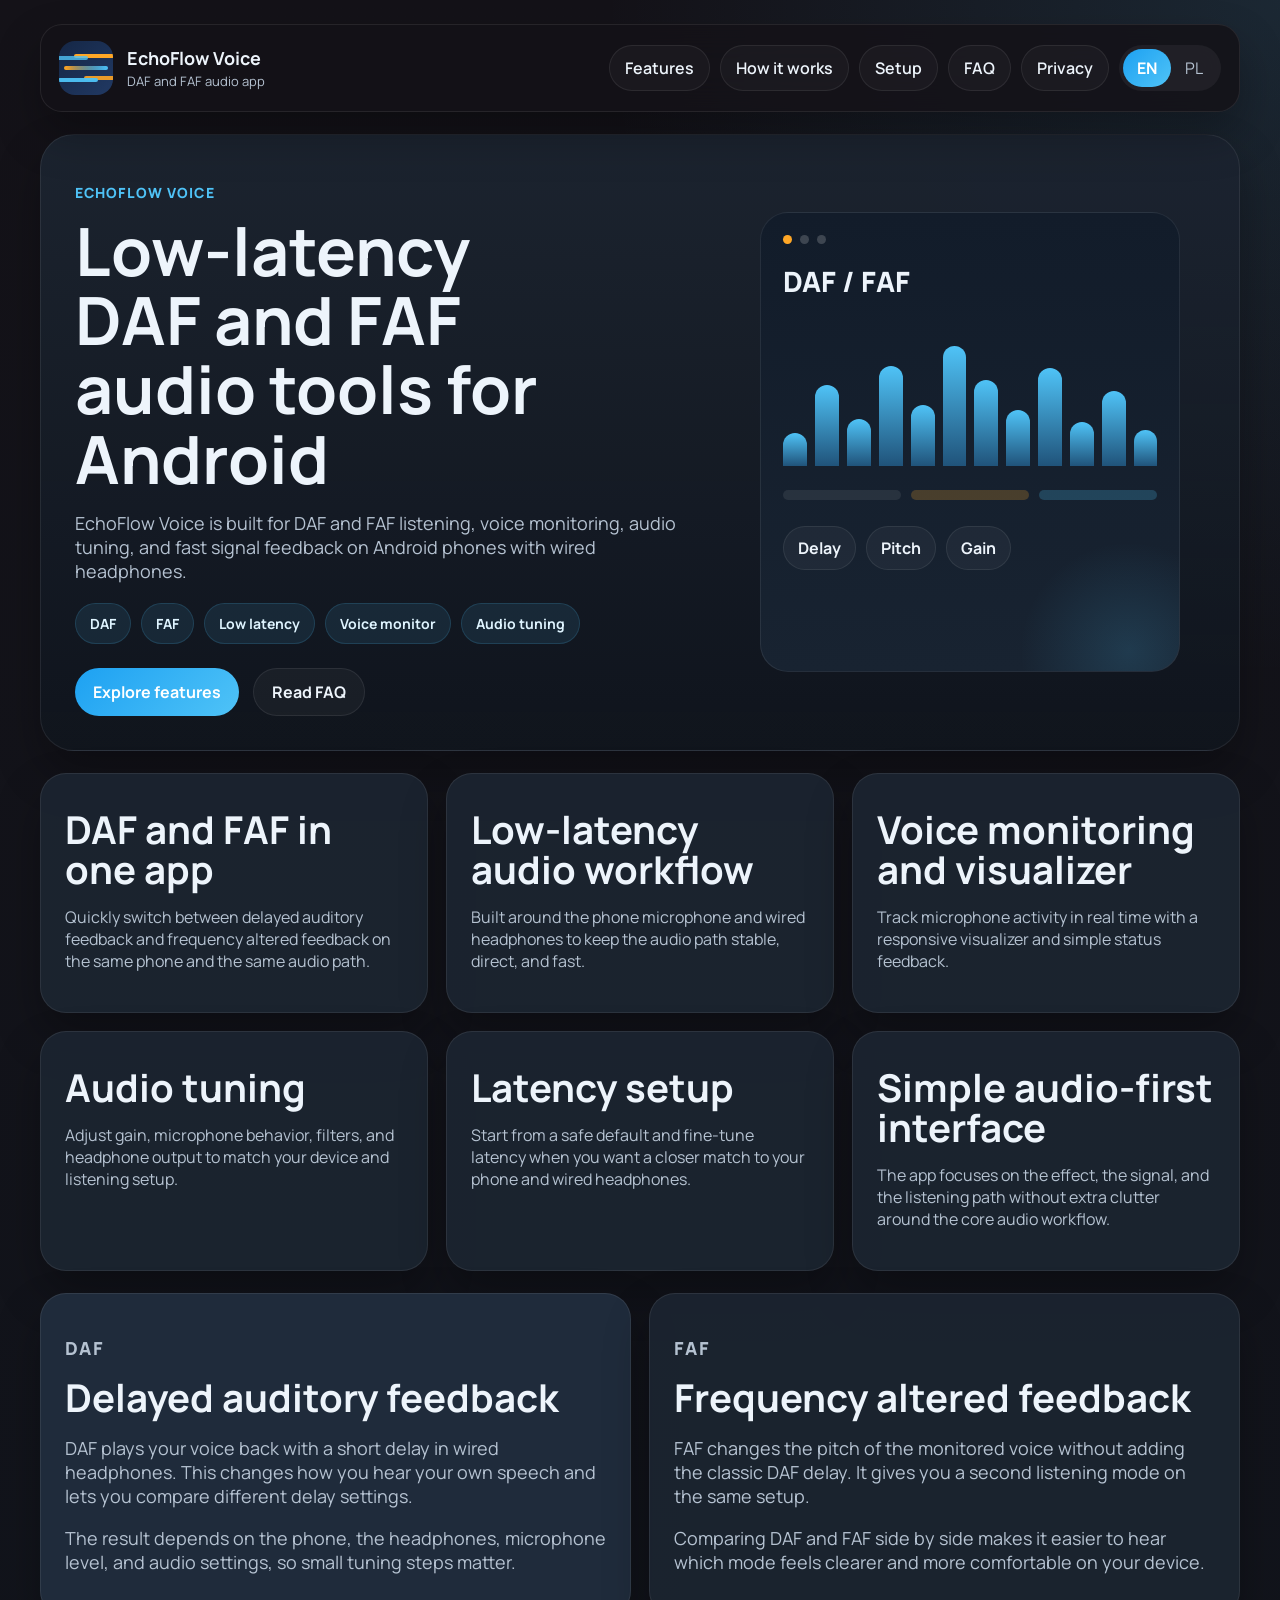
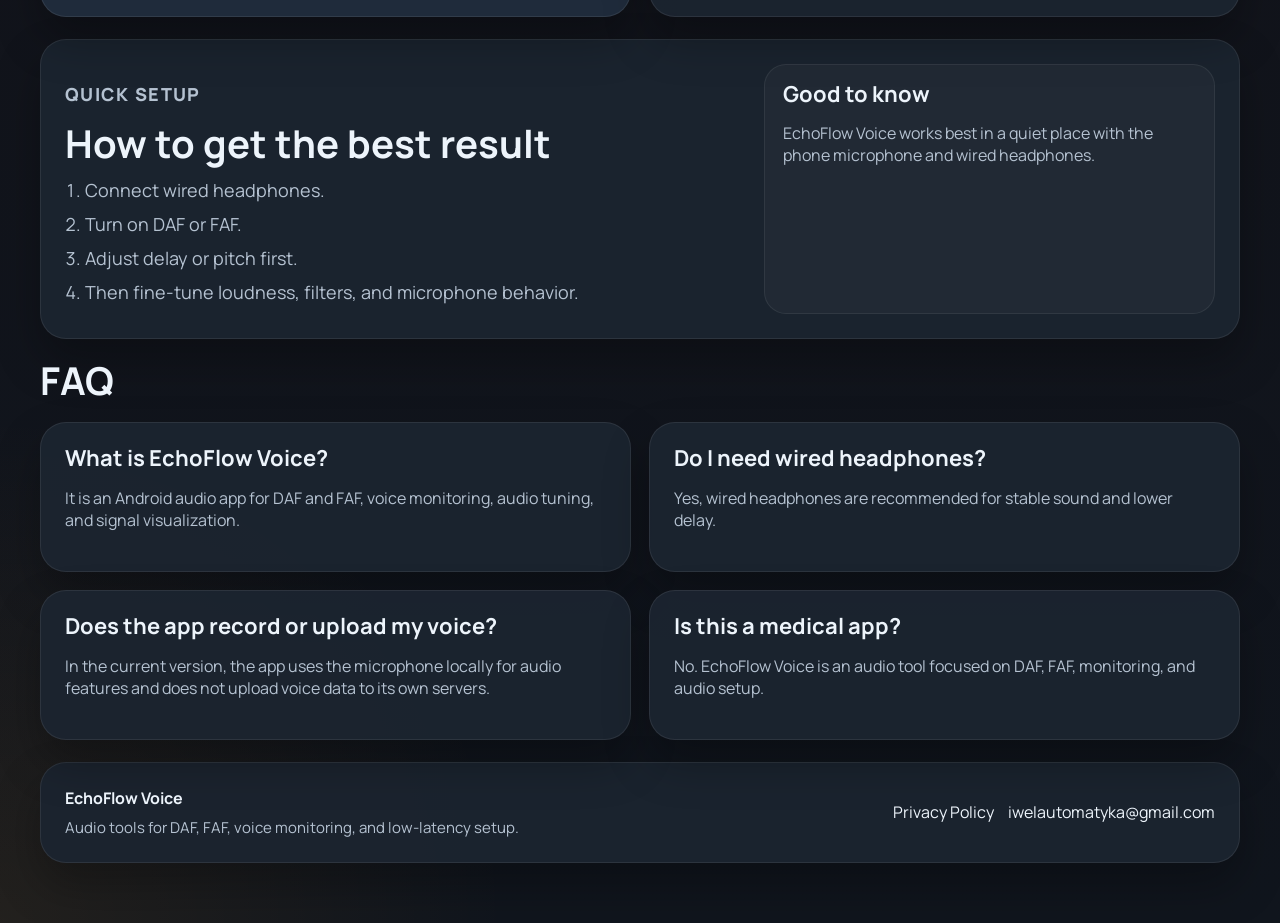
==== index.html @ 8b69c932 "Add files via upload" ====
<!DOCTYPE html>
<html lang="en">
<head>
  <meta charset="UTF-8">
  <meta name="viewport" content="width=device-width, initial-scale=1.0">
  <title>EchoFlow Voice | DAF and FAF Audio App for Android</title>
  <meta name="description" content="EchoFlow Voice is an Android audio app for DAF and FAF, low-latency voice monitoring, microphone control, audio tuning, and real-time signal visualization.">
  <meta name="keywords" content="EchoFlow Voice, DAF app, FAF app, delayed auditory feedback, frequency altered feedback, voice monitoring, low latency audio, microphone monitor, Android audio app">
  <meta name="robots" content="index, follow">
  <meta name="theme-color" content="#141218">
  <link rel="canonical" href="https://iwelautomatyka-beep.github.io/echoflow/">

  <meta property="og:type" content="website">
  <meta property="og:title" content="EchoFlow Voice | DAF and FAF Audio App for Android">
  <meta property="og:description" content="Low-latency DAF and FAF audio app for Android with voice monitoring, audio tuning, and signal visualization.">
  <meta property="og:url" content="https://iwelautomatyka-beep.github.io/echoflow/">
  <meta property="og:site_name" content="EchoFlow Voice">

  <meta name="twitter:card" content="summary_large_image">
  <meta name="twitter:title" content="EchoFlow Voice | DAF and FAF Audio App for Android">
  <meta name="twitter:description" content="Android audio app for DAF, FAF, low-latency monitoring, and audio tuning.">

  <link rel="preconnect" href="https://fonts.googleapis.com">
  <link rel="preconnect" href="https://fonts.gstatic.com" crossorigin>
  <link href="https://fonts.googleapis.com/css2?family=Manrope:wght@400;500;600;700;800&display=swap" rel="stylesheet">
  <link rel="stylesheet" href="./styles.css">

  <script type="application/ld+json">
  {
    "@context": "https://schema.org",
    "@type": "SoftwareApplication",
    "name": "EchoFlow Voice",
    "applicationCategory": "MultimediaApplication",
    "operatingSystem": "Android",
    "description": "EchoFlow Voice is an Android audio app for DAF and FAF, low-latency voice monitoring, audio tuning, and real-time signal visualization.",
    "offers": {
      "@type": "Offer",
      "price": "0",
      "priceCurrency": "USD"
    },
    "publisher": {
      "@type": "Person",
      "name": "Janusz Wierzchowski"
    }
  }
  </script>
</head>
<body>
  <div class="page-shell">
    <header class="topbar">
      <a class="brand" href="#top" aria-label="EchoFlow Voice home">
        <div class="brand-mark" aria-hidden="true">
          <span class="wave wave-left"></span>
          <span class="wave wave-right"></span>
        </div>
        <div class="brand-copy">
          <strong>EchoFlow Voice</strong>
          <span data-i18n="brandTag">DAF and FAF audio app</span>
        </div>
      </a>
      <nav class="top-links">
        <a href="#features" data-i18n="navFeatures">Features</a>
        <a href="#how" data-i18n="navHow">How it works</a>
        <a href="#setup" data-i18n="navSetup">Setup</a>
        <a href="#faq" data-i18n="navFaq">FAQ</a>
        <a href="../github-pages-privacy-policy/" data-i18n="navPrivacy">Privacy</a>
        <div class="lang-switch" aria-label="Language switch">
          <button type="button" class="lang-btn is-active" data-lang="en">EN</button>
          <button type="button" class="lang-btn" data-lang="pl">PL</button>
        </div>
      </nav>
    </header>

    <main id="top">
      <section class="hero">
        <div class="hero-copy">
          <p class="eyebrow" data-i18n="eyebrow">EchoFlow Voice</p>
          <h1 data-i18n="heroTitle">Low-latency DAF and FAF audio tools for Android</h1>
          <p class="hero-body" data-i18n="heroBody">
            EchoFlow Voice is built for DAF and FAF listening, voice monitoring, audio tuning, and fast signal feedback on Android phones with wired headphones.
          </p>
          <div class="hero-badges">
            <span class="badge">DAF</span>
            <span class="badge">FAF</span>
            <span class="badge" data-i18n="badgeLatency">Low latency</span>
            <span class="badge" data-i18n="badgeMonitor">Voice monitor</span>
            <span class="badge" data-i18n="badgeAudio">Audio tuning</span>
          </div>
          <div class="hero-actions">
            <a class="primary-btn" href="#features" data-i18n="heroPrimary">Explore features</a>
            <a class="secondary-btn" href="#faq" data-i18n="heroSecondary">Read FAQ</a>
          </div>
        </div>
        <div class="hero-panel">
          <div class="mock-card">
            <div class="mock-top">
              <span class="mock-dot active"></span>
              <span class="mock-dot"></span>
              <span class="mock-dot"></span>
            </div>
            <div class="mock-title">DAF / FAF</div>
            <div class="mock-meter">
              <span></span><span></span><span></span><span></span><span></span><span></span>
              <span></span><span></span><span></span><span></span><span></span><span></span>
            </div>
            <div class="mock-waves">
              <i></i><i></i><i></i>
            </div>
            <div class="mock-controls">
              <div class="chip">Delay</div>
              <div class="chip">Pitch</div>
              <div class="chip">Gain</div>
            </div>
          </div>
        </div>
      </section>

      <section class="section-grid" id="features">
        <article class="panel feature-card">
          <h2 data-i18n="f1t">DAF and FAF in one app</h2>
          <p data-i18n="f1b">Quickly switch between delayed auditory feedback and frequency altered feedback on the same phone and the same audio path.</p>
        </article>
        <article class="panel feature-card">
          <h2 data-i18n="f2t">Low-latency audio workflow</h2>
          <p data-i18n="f2b">Built around the phone microphone and wired headphones to keep the audio path stable, direct, and fast.</p>
        </article>
        <article class="panel feature-card">
          <h2 data-i18n="f3t">Voice monitoring and visualizer</h2>
          <p data-i18n="f3b">Track microphone activity in real time with a responsive visualizer and simple status feedback.</p>
        </article>
        <article class="panel feature-card">
          <h2 data-i18n="f4t">Audio tuning</h2>
          <p data-i18n="f4b">Adjust gain, microphone behavior, filters, and headphone output to match your device and listening setup.</p>
        </article>
        <article class="panel feature-card">
          <h2 data-i18n="f5t">Latency setup</h2>
          <p data-i18n="f5b">Start from a safe default and fine-tune latency when you want a closer match to your phone and wired headphones.</p>
        </article>
        <article class="panel feature-card">
          <h2 data-i18n="f6t">Simple audio-first interface</h2>
          <p data-i18n="f6b">The app focuses on the effect, the signal, and the listening path without extra clutter around the core audio workflow.</p>
        </article>
      </section>

      <section class="split-section" id="how">
        <article class="panel panel-accent">
          <p class="eyebrow" data-i18n="dafEyebrow">DAF</p>
          <h2 data-i18n="dafTitle">Delayed auditory feedback</h2>
          <p data-i18n="dafBody1">DAF plays your voice back with a short delay in wired headphones. This changes how you hear your own speech and lets you compare different delay settings.</p>
          <p data-i18n="dafBody2">The result depends on the phone, the headphones, microphone level, and audio settings, so small tuning steps matter.</p>
        </article>
        <article class="panel">
          <p class="eyebrow" data-i18n="fafEyebrow">FAF</p>
          <h2 data-i18n="fafTitle">Frequency altered feedback</h2>
          <p data-i18n="fafBody1">FAF changes the pitch of the monitored voice without adding the classic DAF delay. It gives you a second listening mode on the same setup.</p>
          <p data-i18n="fafBody2">Comparing DAF and FAF side by side makes it easier to hear which mode feels clearer and more comfortable on your device.</p>
        </article>
      </section>

      <section class="wide-panel" id="setup">
        <div class="wide-copy">
          <p class="eyebrow" data-i18n="setupEyebrow">Quick setup</p>
          <h2 data-i18n="setupTitle">How to get the best result</h2>
          <ol class="steps">
            <li data-i18n="setupStep1">Connect wired headphones.</li>
            <li data-i18n="setupStep2">Turn on DAF or FAF.</li>
            <li data-i18n="setupStep3">Adjust delay or pitch first.</li>
            <li data-i18n="setupStep4">Then fine-tune loudness, filters, and microphone behavior.</li>
          </ol>
        </div>
        <div class="wide-note">
          <h3 data-i18n="setupNoteTitle">Good to know</h3>
          <p data-i18n="setupNoteBody">EchoFlow Voice works best in a quiet place with the phone microphone and wired headphones.</p>
        </div>
      </section>

      <section class="faq-section" id="faq">
        <h2 data-i18n="faqTitle">FAQ</h2>
        <div class="faq-grid">
          <article class="panel faq-card">
            <h3 data-i18n="q1">What is EchoFlow Voice?</h3>
            <p data-i18n="a1">It is an Android audio app for DAF and FAF, voice monitoring, audio tuning, and signal visualization.</p>
          </article>
          <article class="panel faq-card">
            <h3 data-i18n="q2">Do I need wired headphones?</h3>
            <p data-i18n="a2">Yes, wired headphones are recommended for stable sound and lower delay.</p>
          </article>
          <article class="panel faq-card">
            <h3 data-i18n="q3">Does the app record or upload my voice?</h3>
            <p data-i18n="a3">In the current version, the app uses the microphone locally for audio features and does not upload voice data to its own servers.</p>
          </article>
          <article class="panel faq-card">
            <h3 data-i18n="q4">Is this a medical app?</h3>
            <p data-i18n="a4">No. EchoFlow Voice is an audio tool focused on DAF, FAF, monitoring, and audio setup.</p>
          </article>
        </div>
      </section>
    </main>

    <footer class="footer">
      <div>
        <strong>EchoFlow Voice</strong>
        <p data-i18n="footerBody">Audio tools for DAF, FAF, voice monitoring, and low-latency setup.</p>
      </div>
      <div class="footer-links">
        <a href="../github-pages-privacy-policy/">Privacy Policy</a>
        <a href="mailto:iwelautomatyka@gmail.com">iwelautomatyka@gmail.com</a>
      </div>
    </footer>
  </div>

  <script src="./site.js"></script>
</body>
</html>
---- styles.css ----
:root {
  --bg: #141218;
  --panel: #1c2430;
  --panel-soft: #1a2130;
  --panel-accent: #202c3d;
  --text: #edf4fb;
  --muted: #b5c2d1;
  --accent: #4fc3f7;
  --accent-strong: #1da1f2;
  --accent-warm: #ffa726;
  --border: rgba(255, 255, 255, 0.08);
  --shadow: 0 22px 46px rgba(0, 0, 0, 0.28);
}

* { box-sizing: border-box; }
html { scroll-behavior: smooth; }

body {
  margin: 0;
  font-family: "Manrope", "Segoe UI", sans-serif;
  color: var(--text);
  background:
    radial-gradient(circle at top right, rgba(79, 195, 247, 0.12), transparent 24%),
    radial-gradient(circle at bottom left, rgba(255, 167, 38, 0.08), transparent 18%),
    linear-gradient(180deg, #141218 0%, #10151d 100%);
}

.page-shell {
  max-width: 1240px;
  margin: 0 auto;
  padding: 24px 20px 60px;
}

.topbar,
.hero,
.panel,
.wide-panel,
.footer {
  border: 1px solid var(--border);
  box-shadow: var(--shadow);
}

.topbar {
  display: flex;
  align-items: center;
  justify-content: space-between;
  gap: 18px;
  flex-wrap: wrap;
  padding: 16px 18px;
  border-radius: 22px;
  background: rgba(20, 18, 24, 0.86);
  backdrop-filter: blur(18px);
}

.brand {
  display: flex;
  gap: 14px;
  align-items: center;
  color: inherit;
  text-decoration: none;
}

.brand-mark {
  width: 54px;
  height: 54px;
  border-radius: 16px;
  background: linear-gradient(135deg, #152746, #213963);
  position: relative;
  overflow: hidden;
}

.wave {
  position: absolute;
  top: 50%;
  width: 40px;
  height: 4px;
  border-radius: 999px;
  transform: translateY(-50%);
}

.wave-left {
  left: 5px;
  background: linear-gradient(90deg, var(--accent-warm), transparent);
  box-shadow:
    10px -12px 0 0 var(--accent-warm),
    20px 10px 0 0 rgba(255, 167, 38, 0.9);
}

.wave-right {
  right: 5px;
  background: linear-gradient(90deg, transparent, var(--accent));
  box-shadow:
    -10px 12px 0 0 rgba(79, 195, 247, 0.95),
    -20px -10px 0 0 rgba(79, 195, 247, 0.8);
}

.brand-copy {
  display: flex;
  flex-direction: column;
  gap: 2px;
}

.brand-copy strong { font-size: 18px; }
.brand-copy span { color: var(--muted); font-size: 13px; }

.top-links {
  display: flex;
  align-items: center;
  justify-content: flex-end;
  gap: 10px;
  flex-wrap: wrap;
}

.top-links a {
  color: var(--text);
  text-decoration: none;
  padding: 11px 15px;
  border-radius: 999px;
  border: 1px solid rgba(255,255,255,0.08);
  background: rgba(255,255,255,0.03);
  font-weight: 600;
  transition: background 180ms ease, transform 180ms ease, border-color 180ms ease;
}

.top-links a:hover {
  background: rgba(79, 195, 247, 0.12);
  border-color: rgba(79, 195, 247, 0.24);
  transform: translateY(-1px);
}

.lang-switch {
  display: inline-flex;
  padding: 4px;
  border-radius: 999px;
  background: rgba(255,255,255,0.05);
}

.lang-btn {
  border: 0;
  background: transparent;
  color: var(--muted);
  padding: 8px 14px;
  border-radius: 999px;
  cursor: pointer;
  font: inherit;
}

.lang-btn.is-active {
  background: linear-gradient(135deg, var(--accent-strong), var(--accent));
  color: white;
  font-weight: 700;
}

.hero {
  margin-top: 22px;
  display: grid;
  grid-template-columns: 1.15fr 0.85fr;
  gap: 26px;
  padding: 34px;
  border-radius: 34px;
  background: linear-gradient(180deg, rgba(28, 36, 48, 0.98), rgba(16, 21, 29, 0.95));
}

.eyebrow {
  color: var(--accent);
  font-size: 14px;
  font-weight: 800;
  letter-spacing: 0.08em;
  text-transform: uppercase;
}

.hero h1,
.panel h2,
.wide-panel h2,
.faq-section h2 {
  margin: 12px 0 14px;
  line-height: 1.04;
}

.hero h1 { font-size: clamp(38px, 5.2vw, 72px); max-width: 12ch; }
.hero-body,
.panel p,
.wide-panel p,
.faq-card p,
.footer p { color: var(--muted); font-size: 18px; }

.hero-badges {
  display: flex;
  flex-wrap: wrap;
  gap: 10px;
  margin-top: 20px;
}

.badge {
  padding: 10px 14px;
  border-radius: 999px;
  background: rgba(79, 195, 247, 0.1);
  border: 1px solid rgba(79, 195, 247, 0.16);
  color: #dff4ff;
  font-weight: 700;
  font-size: 14px;
}

.hero-actions {
  display: flex;
  flex-wrap: wrap;
  gap: 14px;
  margin-top: 24px;
}

.primary-btn,
.secondary-btn {
  min-height: 48px;
  padding: 0 18px;
  border-radius: 999px;
  display: inline-flex;
  align-items: center;
  justify-content: center;
  text-decoration: none;
  font-weight: 700;
}

.primary-btn {
  color: white;
  background: linear-gradient(135deg, var(--accent-strong), var(--accent));
}

.secondary-btn {
  color: var(--text);
  background: rgba(255,255,255,0.04);
  border: 1px solid var(--border);
}

.hero-panel {
  display: flex;
  align-items: center;
  justify-content: center;
}

.mock-card {
  width: min(100%, 420px);
  min-height: 460px;
  padding: 22px;
  border-radius: 28px;
  background: linear-gradient(180deg, #121c2a, #182331);
  border: 1px solid rgba(255,255,255,0.08);
  position: relative;
  overflow: hidden;
}

.mock-card::after {
  content: "";
  position: absolute;
  inset: auto -60px -90px auto;
  width: 220px;
  height: 220px;
  border-radius: 50%;
  background: radial-gradient(circle, rgba(79, 195, 247, 0.15), transparent 70%);
}

.mock-top {
  display: flex;
  gap: 8px;
}

.mock-dot {
  width: 9px;
  height: 9px;
  border-radius: 50%;
  background: rgba(255,255,255,0.18);
}

.mock-dot.active { background: var(--accent-warm); }

.mock-title {
  margin-top: 18px;
  font-size: 28px;
  font-weight: 800;
}

.mock-meter {
  margin-top: 26px;
  display: grid;
  grid-template-columns: repeat(12, 1fr);
  gap: 8px;
  align-items: end;
  min-height: 140px;
}

.mock-meter span {
  display: block;
  border-radius: 999px 999px 12px 12px;
  background: linear-gradient(180deg, var(--accent), #20537a);
  animation: bounce 1.6s ease-in-out infinite;
}

.mock-meter span:nth-child(1) { height: 24%; animation-delay: 0.0s; }
.mock-meter span:nth-child(2) { height: 58%; animation-delay: 0.1s; }
.mock-meter span:nth-child(3) { height: 34%; animation-delay: 0.2s; }
.mock-meter span:nth-child(4) { height: 72%; animation-delay: 0.3s; }
.mock-meter span:nth-child(5) { height: 44%; animation-delay: 0.4s; }
.mock-meter span:nth-child(6) { height: 86%; animation-delay: 0.5s; }
.mock-meter span:nth-child(7) { height: 62%; animation-delay: 0.6s; }
.mock-meter span:nth-child(8) { height: 40%; animation-delay: 0.7s; }
.mock-meter span:nth-child(9) { height: 70%; animation-delay: 0.8s; }
.mock-meter span:nth-child(10) { height: 32%; animation-delay: 0.9s; }
.mock-meter span:nth-child(11) { height: 54%; animation-delay: 1.0s; }
.mock-meter span:nth-child(12) { height: 26%; animation-delay: 1.1s; }

.mock-waves {
  margin-top: 24px;
  display: flex;
  gap: 10px;
}

.mock-waves i {
  display: block;
  height: 10px;
  border-radius: 999px;
  background: rgba(255,255,255,0.08);
  flex: 1;
}

.mock-waves i:nth-child(2) { background: rgba(255,167,38,0.22); }
.mock-waves i:nth-child(3) { background: rgba(79,195,247,0.22); }

.mock-controls {
  margin-top: 26px;
  display: flex;
  gap: 10px;
  flex-wrap: wrap;
}

.chip {
  padding: 10px 14px;
  border-radius: 999px;
  background: rgba(255,255,255,0.04);
  border: 1px solid rgba(255,255,255,0.08);
  color: var(--text);
  font-weight: 700;
}

.section-grid,
.split-section,
.faq-grid {
  display: grid;
  gap: 18px;
  margin-top: 22px;
}

.section-grid { grid-template-columns: repeat(3, minmax(0, 1fr)); }
.split-section { grid-template-columns: repeat(2, minmax(0, 1fr)); }
.faq-grid { grid-template-columns: repeat(2, minmax(0, 1fr)); }

.panel,
.wide-panel,
.footer {
  padding: 24px;
  border-radius: 26px;
  background: rgba(28, 36, 48, 0.95);
}

.panel-accent { background: rgba(32, 44, 61, 0.98); }

.panel h2,
.wide-panel h2,
.faq-section h2 { font-size: clamp(28px, 3vw, 42px); }

.panel h3,
.faq-card h3,
.wide-note h3 {
  margin: 0 0 10px;
  font-size: 22px;
  line-height: 1.08;
}

.feature-card p,
.faq-card p,
.wide-note p { font-size: 16px; }

.wide-panel {
  margin-top: 22px;
  display: grid;
  grid-template-columns: 1.2fr 0.8fr;
  gap: 22px;
}

.steps {
  margin: 0;
  padding-left: 20px;
  color: var(--muted);
  font-size: 18px;
}

.steps li { margin-bottom: 10px; }

.wide-note {
  padding: 18px;
  border-radius: 22px;
  background: rgba(255,255,255,0.03);
  border: 1px solid rgba(255,255,255,0.07);
}

.faq-section { margin-top: 22px; }

.footer {
  margin-top: 22px;
  display: flex;
  align-items: center;
  justify-content: space-between;
  gap: 16px;
  flex-wrap: wrap;
}

.footer p { margin: 8px 0 0; font-size: 15px; }

.footer-links {
  display: flex;
  gap: 14px;
  flex-wrap: wrap;
}

.footer a {
  color: var(--text);
  text-decoration: none;
}

@keyframes bounce {
  0%, 100% { transform: scaleY(0.86); opacity: 0.82; }
  50% { transform: scaleY(1.06); opacity: 1; }
}

@media (max-width: 1100px) {
  .hero,
  .section-grid,
  .split-section,
  .wide-panel,
  .faq-grid {
    grid-template-columns: 1fr;
  }
}

@media (max-width: 760px) {
  .page-shell { padding-inline: 14px; }
  .hero,
  .panel,
  .wide-panel,
  .footer { padding: 20px; }
  .hero h1,
  .panel h2,
  .wide-panel h2,
  .faq-section h2 { font-size: 34px; }
  .hero-body,
  .panel p,
  .wide-panel p,
  .steps { font-size: 16px; }
  .mock-card { min-height: 400px; }
}
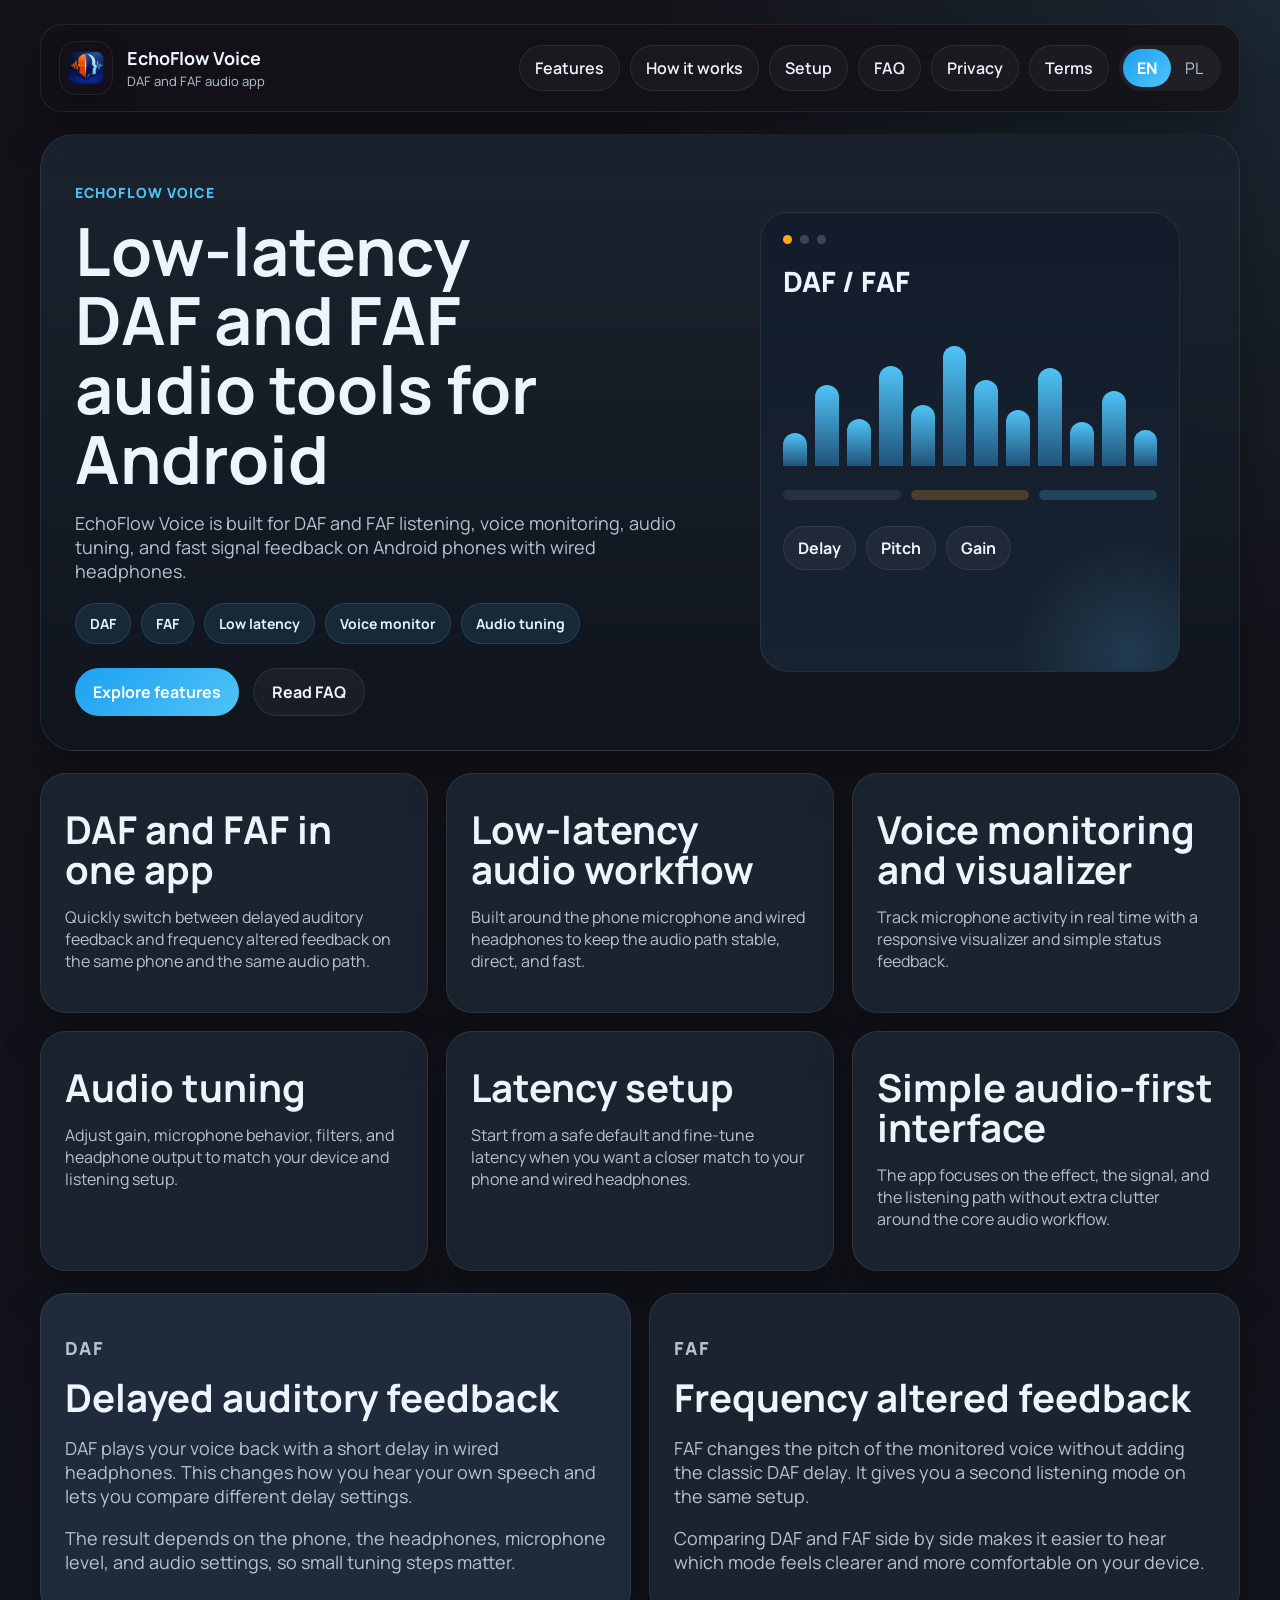
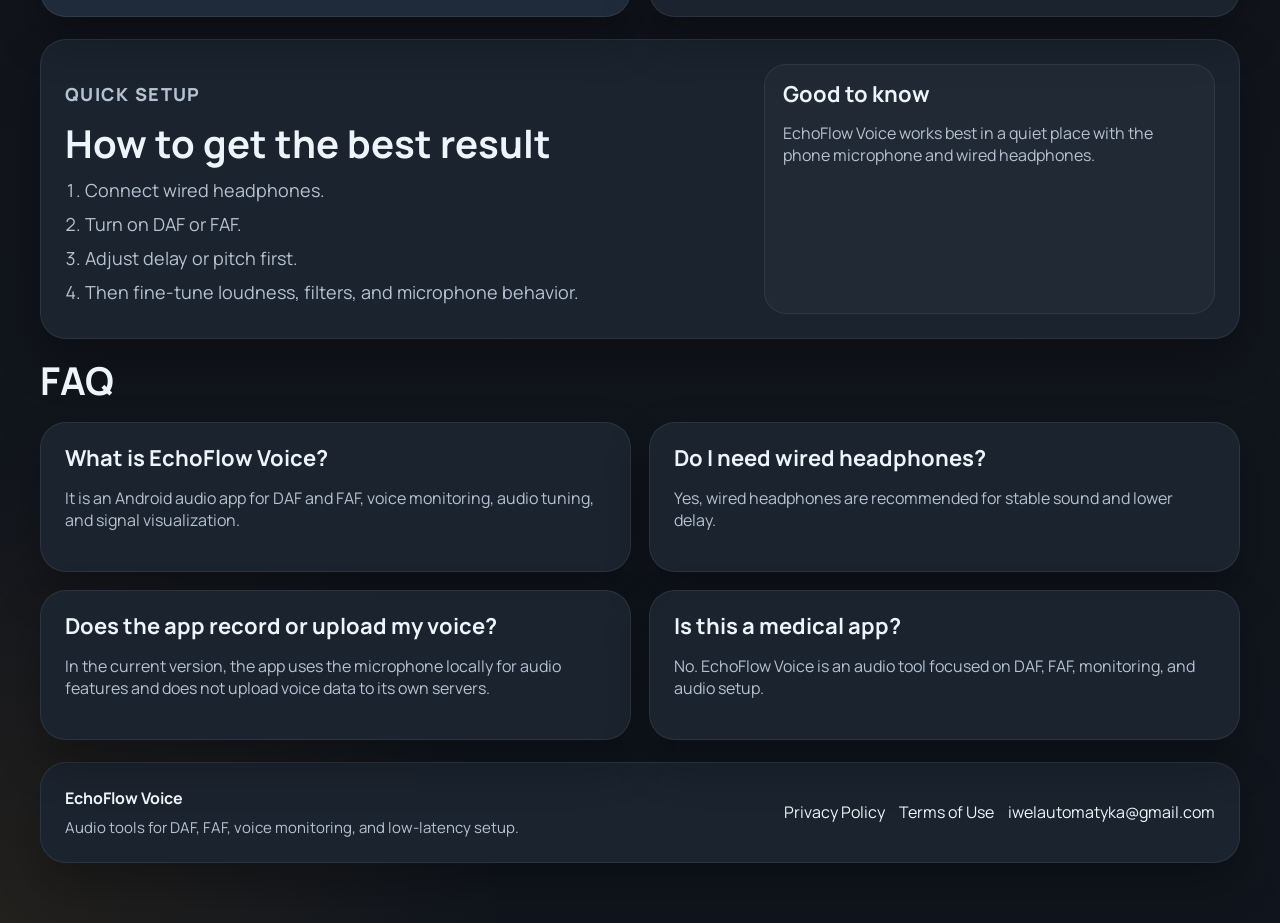
==== commit 0c8ea3bc: "Add files via upload" ====
--- a/index.html
+++ b/index.html
@@ -49,10 +49,7 @@
   <div class="page-shell">
     <header class="topbar">
       <a class="brand" href="#top" aria-label="EchoFlow Voice home">
-        <div class="brand-mark" aria-hidden="true">
-          <span class="wave wave-left"></span>
-          <span class="wave wave-right"></span>
-        </div>
+        <img class="brand-logo" src="./logo.png" alt="EchoFlow Voice logo">
         <div class="brand-copy">
           <strong>EchoFlow Voice</strong>
           <span data-i18n="brandTag">DAF and FAF audio app</span>
@@ -63,7 +60,8 @@
         <a href="#how" data-i18n="navHow">How it works</a>
         <a href="#setup" data-i18n="navSetup">Setup</a>
         <a href="#faq" data-i18n="navFaq">FAQ</a>
-        <a href="../github-pages-privacy-policy/" data-i18n="navPrivacy">Privacy</a>
+        <a href="./privacy-policy.html" data-i18n="navPrivacy">Privacy</a>
+        <a href="./terms.html" data-i18n="navTerms">Terms</a>
         <div class="lang-switch" aria-label="Language switch">
           <button type="button" class="lang-btn is-active" data-lang="en">EN</button>
           <button type="button" class="lang-btn" data-lang="pl">PL</button>
@@ -203,7 +201,8 @@
         <p data-i18n="footerBody">Audio tools for DAF, FAF, voice monitoring, and low-latency setup.</p>
       </div>
       <div class="footer-links">
-        <a href="../github-pages-privacy-policy/">Privacy Policy</a>
+        <a href="./privacy-policy.html">Privacy Policy</a>
+        <a href="./terms.html">Terms of Use</a>
         <a href="mailto:iwelautomatyka@gmail.com">iwelautomatyka@gmail.com</a>
       </div>
     </footer>
--- a/styles.css
+++ b/styles.css
@@ -60,38 +60,13 @@
   text-decoration: none;
 }
 
-.brand-mark {
+.brand-logo {
   width: 54px;
   height: 54px;
   border-radius: 16px;
-  background: linear-gradient(135deg, #152746, #213963);
-  position: relative;
-  overflow: hidden;
-}
-
-.wave {
-  position: absolute;
-  top: 50%;
-  width: 40px;
-  height: 4px;
-  border-radius: 999px;
-  transform: translateY(-50%);
-}
-
-.wave-left {
-  left: 5px;
-  background: linear-gradient(90deg, var(--accent-warm), transparent);
-  box-shadow:
-    10px -12px 0 0 var(--accent-warm),
-    20px 10px 0 0 rgba(255, 167, 38, 0.9);
-}
-
-.wave-right {
-  right: 5px;
-  background: linear-gradient(90deg, transparent, var(--accent));
-  box-shadow:
-    -10px 12px 0 0 rgba(79, 195, 247, 0.95),
-    -20px -10px 0 0 rgba(79, 195, 247, 0.8);
+  object-fit: cover;
+  border: 1px solid rgba(255,255,255,0.08);
+  box-shadow: 0 10px 22px rgba(0, 0, 0, 0.28);
 }
 
 .brand-copy {
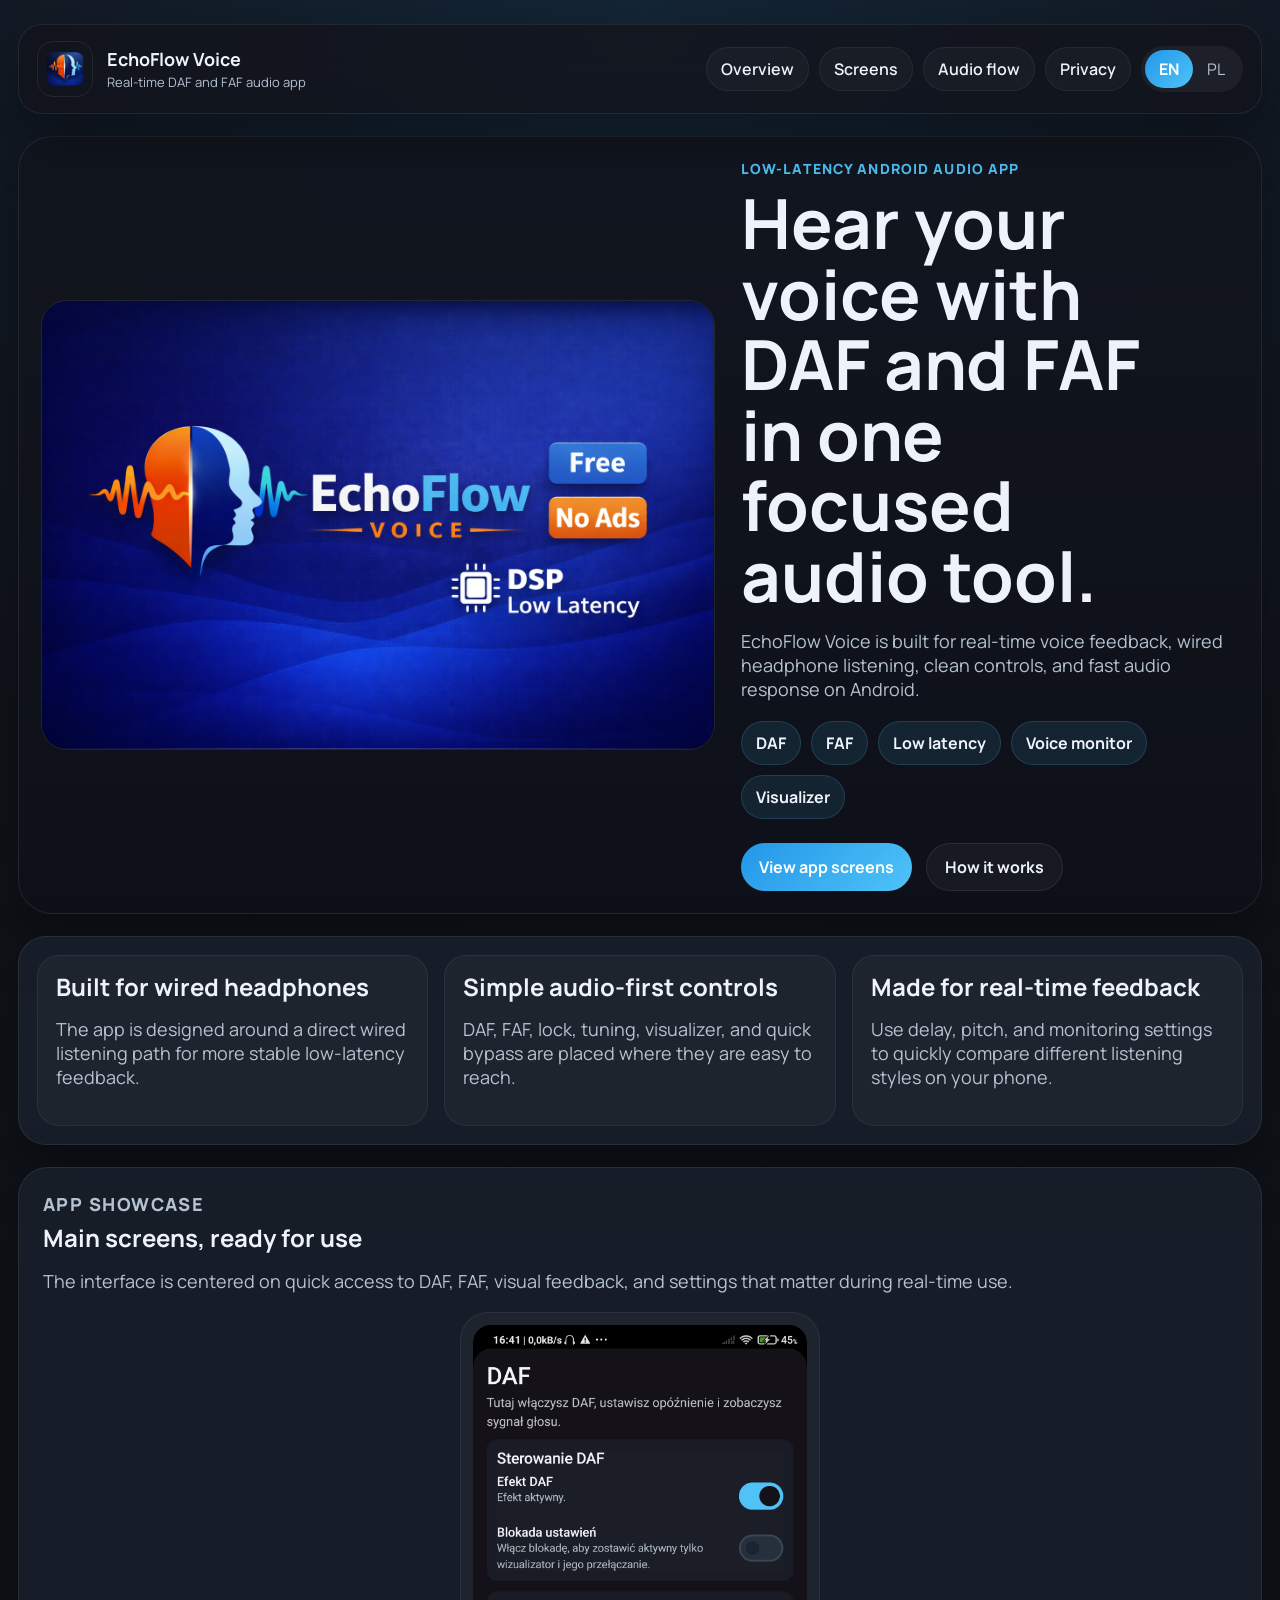
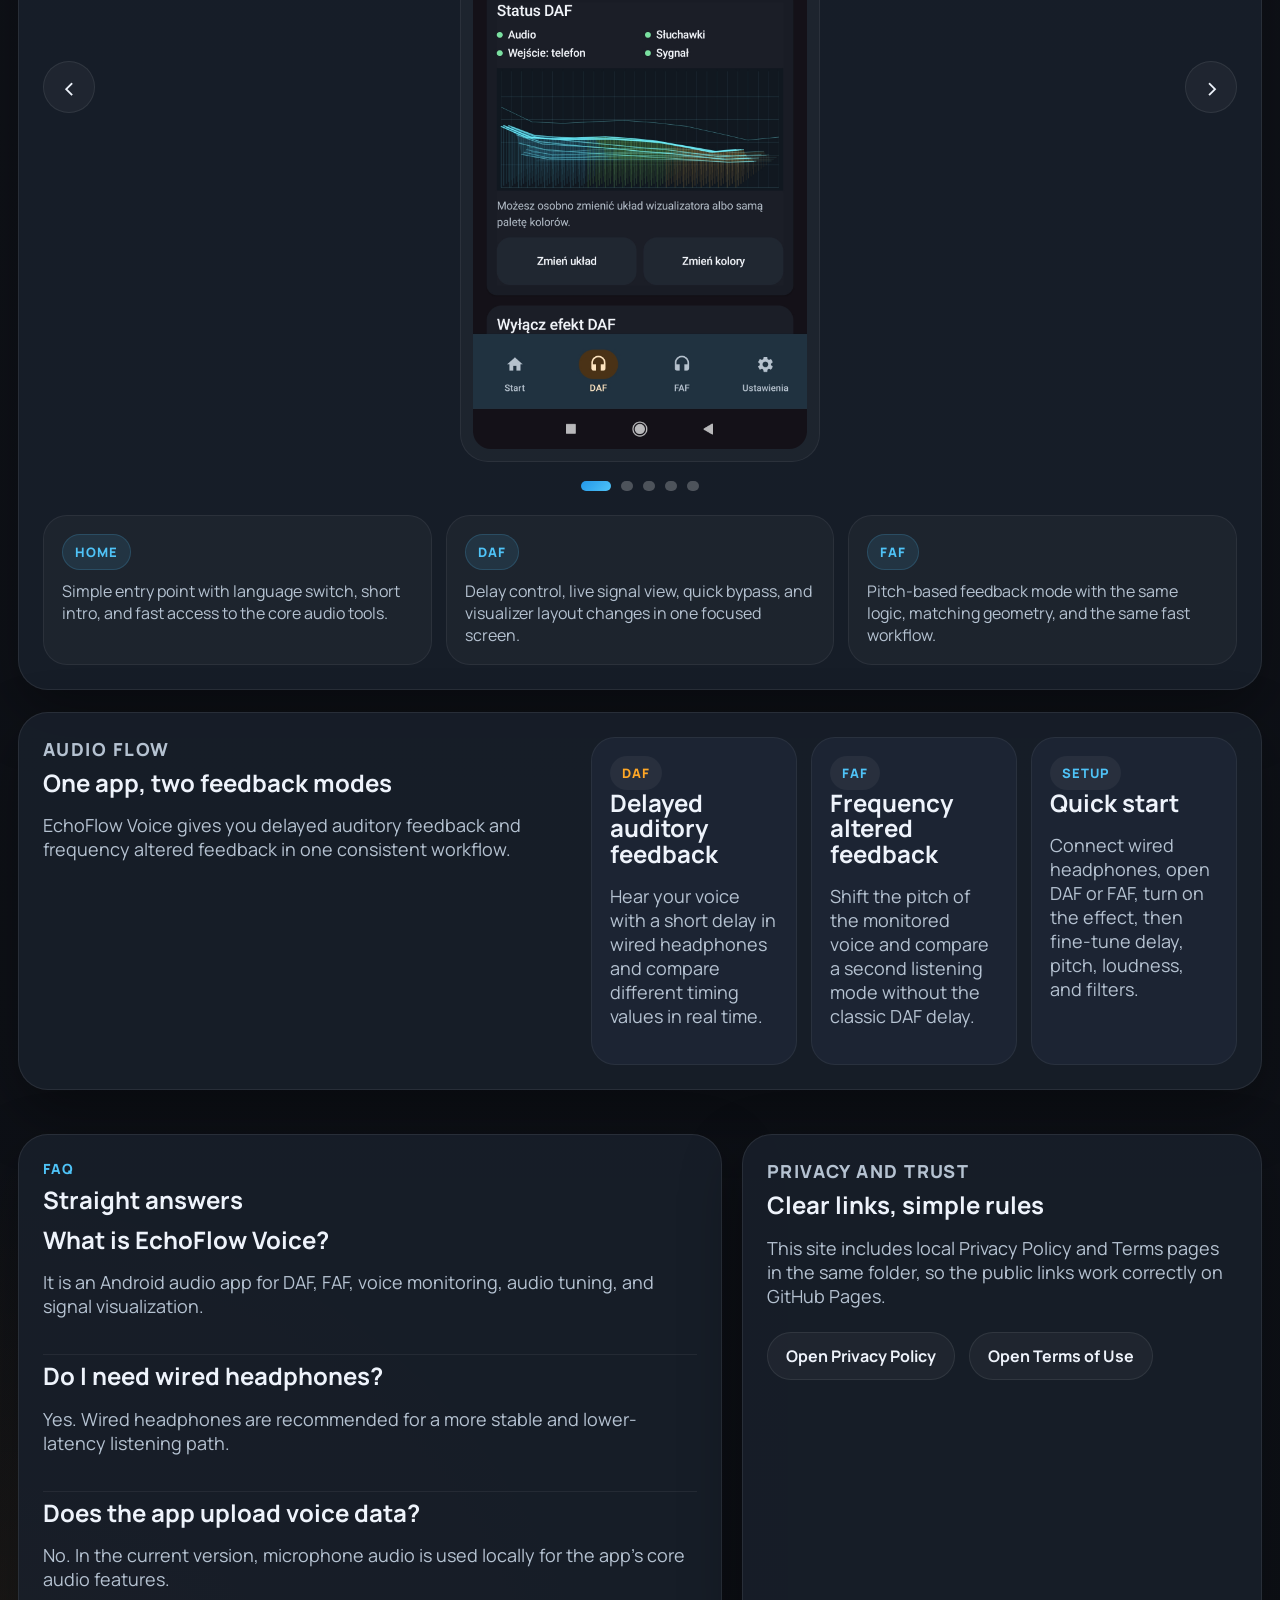
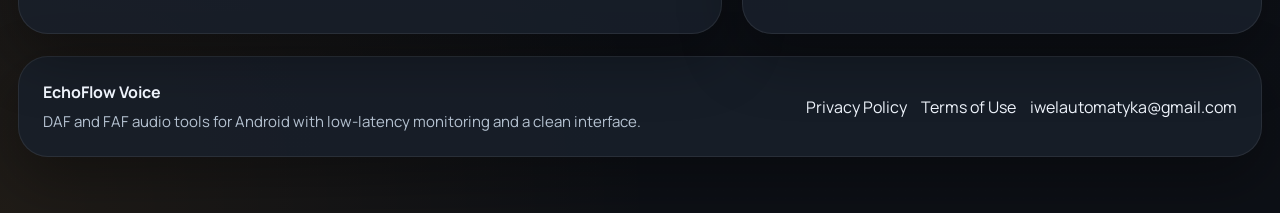
==== commit 1f19e0d2: "Add files via upload" ====
--- a/index.html
+++ b/index.html
@@ -15,10 +15,12 @@
   <meta property="og:description" content="Low-latency DAF and FAF audio app for Android with voice monitoring, audio tuning, and signal visualization.">
   <meta property="og:url" content="https://iwelautomatyka-beep.github.io/echoflow/">
   <meta property="og:site_name" content="EchoFlow Voice">
+  <meta property="og:image" content="https://iwelautomatyka-beep.github.io/echoflow/hero-banner.png">
 
   <meta name="twitter:card" content="summary_large_image">
   <meta name="twitter:title" content="EchoFlow Voice | DAF and FAF Audio App for Android">
   <meta name="twitter:description" content="Android audio app for DAF, FAF, low-latency monitoring, and audio tuning.">
+  <meta name="twitter:image" content="https://iwelautomatyka-beep.github.io/echoflow/hero-banner.png">
 
   <link rel="preconnect" href="https://fonts.googleapis.com">
   <link rel="preconnect" href="https://fonts.gstatic.com" crossorigin>
@@ -46,22 +48,21 @@
   </script>
 </head>
 <body>
-  <div class="page-shell">
+  <div class="site-wrap">
     <header class="topbar">
       <a class="brand" href="#top" aria-label="EchoFlow Voice home">
         <img class="brand-logo" src="./logo.png" alt="EchoFlow Voice logo">
         <div class="brand-copy">
           <strong>EchoFlow Voice</strong>
-          <span data-i18n="brandTag">DAF and FAF audio app</span>
+          <span data-i18n="brandTag">Real-time DAF and FAF audio app</span>
         </div>
       </a>
-      <nav class="top-links">
-        <a href="#features" data-i18n="navFeatures">Features</a>
-        <a href="#how" data-i18n="navHow">How it works</a>
-        <a href="#setup" data-i18n="navSetup">Setup</a>
-        <a href="#faq" data-i18n="navFaq">FAQ</a>
-        <a href="./privacy-policy.html" data-i18n="navPrivacy">Privacy</a>
-        <a href="./terms.html" data-i18n="navTerms">Terms</a>
+
+      <nav class="topnav">
+        <a href="#overview" data-i18n="navOverview">Overview</a>
+        <a href="#screens" data-i18n="navScreens">Screens</a>
+        <a href="#audio" data-i18n="navAudio">Audio flow</a>
+        <a href="#privacy" data-i18n="navPrivacy">Privacy</a>
         <div class="lang-switch" aria-label="Language switch">
           <button type="button" class="lang-btn is-active" data-lang="en">EN</button>
           <button type="button" class="lang-btn" data-lang="pl">PL</button>
@@ -71,134 +72,150 @@
 
     <main id="top">
       <section class="hero">
+        <div class="hero-media">
+          <img src="./hero-banner.png" alt="EchoFlow Voice banner" class="hero-banner">
+        </div>
+
         <div class="hero-copy">
-          <p class="eyebrow" data-i18n="eyebrow">EchoFlow Voice</p>
-          <h1 data-i18n="heroTitle">Low-latency DAF and FAF audio tools for Android</h1>
-          <p class="hero-body" data-i18n="heroBody">
-            EchoFlow Voice is built for DAF and FAF listening, voice monitoring, audio tuning, and fast signal feedback on Android phones with wired headphones.
-          </p>
-          <div class="hero-badges">
-            <span class="badge">DAF</span>
-            <span class="badge">FAF</span>
-            <span class="badge" data-i18n="badgeLatency">Low latency</span>
-            <span class="badge" data-i18n="badgeMonitor">Voice monitor</span>
-            <span class="badge" data-i18n="badgeAudio">Audio tuning</span>
-          </div>
+          <p class="kicker" data-i18n="kicker">Low-latency Android audio app</p>
+          <h1 data-i18n="heroTitle">Hear your voice with DAF and FAF in one focused audio tool.</h1>
+          <p class="hero-text" data-i18n="heroText">EchoFlow Voice is built for real-time voice feedback, wired headphone listening, clean controls, and fast audio response on Android.</p>
+
+          <div class="hero-pills">
+            <span>DAF</span>
+            <span>FAF</span>
+            <span data-i18n="pillLatency">Low latency</span>
+            <span data-i18n="pillMonitor">Voice monitor</span>
+            <span data-i18n="pillVisual">Visualizer</span>
+          </div>
+
           <div class="hero-actions">
-            <a class="primary-btn" href="#features" data-i18n="heroPrimary">Explore features</a>
-            <a class="secondary-btn" href="#faq" data-i18n="heroSecondary">Read FAQ</a>
-          </div>
-        </div>
-        <div class="hero-panel">
-          <div class="mock-card">
-            <div class="mock-top">
-              <span class="mock-dot active"></span>
-              <span class="mock-dot"></span>
-              <span class="mock-dot"></span>
+            <a class="primary-btn" href="#screens" data-i18n="heroPrimary">View app screens</a>
+            <a class="secondary-btn" href="#audio" data-i18n="heroSecondary">How it works</a>
+          </div>
+        </div>
+      </section>
+
+      <section class="overview-band" id="overview">
+        <article class="overview-card">
+          <h2 data-i18n="o1t">Built for wired headphones</h2>
+          <p data-i18n="o1b">The app is designed around a direct wired listening path for more stable low-latency feedback.</p>
+        </article>
+        <article class="overview-card">
+          <h2 data-i18n="o2t">Simple audio-first controls</h2>
+          <p data-i18n="o2b">DAF, FAF, lock, tuning, visualizer, and quick bypass are placed where they are easy to reach.</p>
+        </article>
+        <article class="overview-card">
+          <h2 data-i18n="o3t">Made for real-time feedback</h2>
+          <p data-i18n="o3b">Use delay, pitch, and monitoring settings to quickly compare different listening styles on your phone.</p>
+        </article>
+      </section>
+
+      <section class="screens-section" id="screens">
+        <div class="section-copy">
+          <p class="kicker" data-i18n="screensKicker">App showcase</p>
+          <h2 data-i18n="screensTitle">Main screens, ready for use</h2>
+          <p data-i18n="screensBody">The interface is centered on quick access to DAF, FAF, visual feedback, and settings that matter during real-time use.</p>
+        </div>
+
+        <div class="screens-stage">
+          <div class="screen-slider" aria-label="App screenshots">
+            <button type="button" class="slider-btn slider-btn-prev" aria-label="Previous screenshot">‹</button>
+            <div class="slider-viewport">
+              <figure class="phone-shot slider-slide is-active"><img src="./screen-home.jpg" alt="EchoFlow Voice home screen"></figure>
+              <figure class="phone-shot slider-slide"><img src="./screen-daf.jpg" alt="EchoFlow Voice DAF screen"></figure>
+              <figure class="phone-shot slider-slide"><img src="./screen-faf.jpg" alt="EchoFlow Voice FAF screen"></figure>
+              <figure class="phone-shot slider-slide"><img src="./screen-settings.jpg" alt="EchoFlow Voice settings screen"></figure>
+              <figure class="phone-shot slider-slide"><img src="./screen-faf-2.jpg" alt="EchoFlow Voice additional app screen"></figure>
             </div>
-            <div class="mock-title">DAF / FAF</div>
-            <div class="mock-meter">
-              <span></span><span></span><span></span><span></span><span></span><span></span>
-              <span></span><span></span><span></span><span></span><span></span><span></span>
-            </div>
-            <div class="mock-waves">
-              <i></i><i></i><i></i>
-            </div>
-            <div class="mock-controls">
-              <div class="chip">Delay</div>
-              <div class="chip">Pitch</div>
-              <div class="chip">Gain</div>
-            </div>
-          </div>
-        </div>
-      </section>
-
-      <section class="section-grid" id="features">
-        <article class="panel feature-card">
-          <h2 data-i18n="f1t">DAF and FAF in one app</h2>
-          <p data-i18n="f1b">Quickly switch between delayed auditory feedback and frequency altered feedback on the same phone and the same audio path.</p>
-        </article>
-        <article class="panel feature-card">
-          <h2 data-i18n="f2t">Low-latency audio workflow</h2>
-          <p data-i18n="f2b">Built around the phone microphone and wired headphones to keep the audio path stable, direct, and fast.</p>
-        </article>
-        <article class="panel feature-card">
-          <h2 data-i18n="f3t">Voice monitoring and visualizer</h2>
-          <p data-i18n="f3b">Track microphone activity in real time with a responsive visualizer and simple status feedback.</p>
-        </article>
-        <article class="panel feature-card">
-          <h2 data-i18n="f4t">Audio tuning</h2>
-          <p data-i18n="f4b">Adjust gain, microphone behavior, filters, and headphone output to match your device and listening setup.</p>
-        </article>
-        <article class="panel feature-card">
-          <h2 data-i18n="f5t">Latency setup</h2>
-          <p data-i18n="f5b">Start from a safe default and fine-tune latency when you want a closer match to your phone and wired headphones.</p>
-        </article>
-        <article class="panel feature-card">
-          <h2 data-i18n="f6t">Simple audio-first interface</h2>
-          <p data-i18n="f6b">The app focuses on the effect, the signal, and the listening path without extra clutter around the core audio workflow.</p>
-        </article>
-      </section>
-
-      <section class="split-section" id="how">
-        <article class="panel panel-accent">
-          <p class="eyebrow" data-i18n="dafEyebrow">DAF</p>
-          <h2 data-i18n="dafTitle">Delayed auditory feedback</h2>
-          <p data-i18n="dafBody1">DAF plays your voice back with a short delay in wired headphones. This changes how you hear your own speech and lets you compare different delay settings.</p>
-          <p data-i18n="dafBody2">The result depends on the phone, the headphones, microphone level, and audio settings, so small tuning steps matter.</p>
-        </article>
-        <article class="panel">
-          <p class="eyebrow" data-i18n="fafEyebrow">FAF</p>
-          <h2 data-i18n="fafTitle">Frequency altered feedback</h2>
-          <p data-i18n="fafBody1">FAF changes the pitch of the monitored voice without adding the classic DAF delay. It gives you a second listening mode on the same setup.</p>
-          <p data-i18n="fafBody2">Comparing DAF and FAF side by side makes it easier to hear which mode feels clearer and more comfortable on your device.</p>
-        </article>
-      </section>
-
-      <section class="wide-panel" id="setup">
-        <div class="wide-copy">
-          <p class="eyebrow" data-i18n="setupEyebrow">Quick setup</p>
-          <h2 data-i18n="setupTitle">How to get the best result</h2>
-          <ol class="steps">
-            <li data-i18n="setupStep1">Connect wired headphones.</li>
-            <li data-i18n="setupStep2">Turn on DAF or FAF.</li>
-            <li data-i18n="setupStep3">Adjust delay or pitch first.</li>
-            <li data-i18n="setupStep4">Then fine-tune loudness, filters, and microphone behavior.</li>
-          </ol>
-        </div>
-        <div class="wide-note">
-          <h3 data-i18n="setupNoteTitle">Good to know</h3>
-          <p data-i18n="setupNoteBody">EchoFlow Voice works best in a quiet place with the phone microphone and wired headphones.</p>
-        </div>
-      </section>
-
-      <section class="faq-section" id="faq">
-        <h2 data-i18n="faqTitle">FAQ</h2>
-        <div class="faq-grid">
-          <article class="panel faq-card">
-            <h3 data-i18n="q1">What is EchoFlow Voice?</h3>
-            <p data-i18n="a1">It is an Android audio app for DAF and FAF, voice monitoring, audio tuning, and signal visualization.</p>
+            <button type="button" class="slider-btn slider-btn-next" aria-label="Next screenshot">›</button>
+          </div>
+          <div class="slider-dots" aria-label="Screenshot navigation">
+            <button type="button" class="slider-dot is-active" data-slide-to="0" aria-label="Go to screenshot 1"></button>
+            <button type="button" class="slider-dot" data-slide-to="1" aria-label="Go to screenshot 2"></button>
+            <button type="button" class="slider-dot" data-slide-to="2" aria-label="Go to screenshot 3"></button>
+            <button type="button" class="slider-dot" data-slide-to="3" aria-label="Go to screenshot 4"></button>
+            <button type="button" class="slider-dot" data-slide-to="4" aria-label="Go to screenshot 5"></button>
+          </div>
+          <div class="screen-captions">
+            <article class="caption-card">
+              <span class="caption-tag">HOME</span>
+              <p data-i18n="capHome">Simple entry point with language switch, short intro, and fast access to the core audio tools.</p>
+            </article>
+            <article class="caption-card">
+              <span class="caption-tag">DAF</span>
+              <p data-i18n="capDaf">Delay control, live signal view, quick bypass, and visualizer layout changes in one focused screen.</p>
+            </article>
+            <article class="caption-card">
+              <span class="caption-tag">FAF</span>
+              <p data-i18n="capFaf">Pitch-based feedback mode with the same logic, matching geometry, and the same fast workflow.</p>
+            </article>
+          </div>
+        </div>
+      </section>
+
+      <section class="audio-section" id="audio">
+        <div class="audio-copy">
+          <p class="kicker" data-i18n="audioKicker">Audio flow</p>
+          <h2 data-i18n="audioTitle">One app, two feedback modes</h2>
+          <p data-i18n="audioLead">EchoFlow Voice gives you delayed auditory feedback and frequency altered feedback in one consistent workflow.</p>
+        </div>
+
+        <div class="audio-grid">
+          <article class="mode-panel mode-daf">
+            <span class="mode-tag">DAF</span>
+            <h3 data-i18n="dafTitle">Delayed auditory feedback</h3>
+            <p data-i18n="dafBody">Hear your voice with a short delay in wired headphones and compare different timing values in real time.</p>
           </article>
-          <article class="panel faq-card">
-            <h3 data-i18n="q2">Do I need wired headphones?</h3>
-            <p data-i18n="a2">Yes, wired headphones are recommended for stable sound and lower delay.</p>
+          <article class="mode-panel mode-faf">
+            <span class="mode-tag">FAF</span>
+            <h3 data-i18n="fafTitle">Frequency altered feedback</h3>
+            <p data-i18n="fafBody">Shift the pitch of the monitored voice and compare a second listening mode without the classic DAF delay.</p>
           </article>
-          <article class="panel faq-card">
-            <h3 data-i18n="q3">Does the app record or upload my voice?</h3>
-            <p data-i18n="a3">In the current version, the app uses the microphone locally for audio features and does not upload voice data to its own servers.</p>
+          <article class="mode-panel mode-setup">
+            <span class="mode-tag" data-i18n="setupTag">SETUP</span>
+            <h3 data-i18n="setupTitle">Quick start</h3>
+            <p data-i18n="setupBody">Connect wired headphones, open DAF or FAF, turn on the effect, then fine-tune delay, pitch, loudness, and filters.</p>
           </article>
-          <article class="panel faq-card">
-            <h3 data-i18n="q4">Is this a medical app?</h3>
-            <p data-i18n="a4">No. EchoFlow Voice is an audio tool focused on DAF, FAF, monitoring, and audio setup.</p>
-          </article>
-        </div>
+        </div>
+      </section>
+
+      <section class="bottom-grid">
+        <section class="faq-panel">
+          <p class="kicker" data-i18n="faqKicker">FAQ</p>
+          <h2 data-i18n="faqTitle">Straight answers</h2>
+          <div class="faq-list">
+            <article>
+              <h3 data-i18n="q1">What is EchoFlow Voice?</h3>
+              <p data-i18n="a1">It is an Android audio app for DAF, FAF, voice monitoring, audio tuning, and signal visualization.</p>
+            </article>
+            <article>
+              <h3 data-i18n="q2">Do I need wired headphones?</h3>
+              <p data-i18n="a2">Yes. Wired headphones are recommended for a more stable and lower-latency listening path.</p>
+            </article>
+            <article>
+              <h3 data-i18n="q3">Does the app upload voice data?</h3>
+              <p data-i18n="a3">No. In the current version, microphone audio is used locally for the app’s core audio features.</p>
+            </article>
+          </div>
+        </section>
+
+        <section class="privacy-panel" id="privacy">
+          <p class="kicker" data-i18n="privacyKicker">Privacy and trust</p>
+          <h2 data-i18n="privacyTitle">Clear links, simple rules</h2>
+          <p data-i18n="privacyBody">This site includes local Privacy Policy and Terms pages in the same folder, so the public links work correctly on GitHub Pages.</p>
+          <div class="privacy-actions">
+            <a class="secondary-btn" href="./privacy-policy.html" data-i18n="privacyBtn">Open Privacy Policy</a>
+            <a class="secondary-btn" href="./terms.html" data-i18n="termsBtn">Open Terms of Use</a>
+          </div>
+        </section>
       </section>
     </main>
 
     <footer class="footer">
       <div>
         <strong>EchoFlow Voice</strong>
-        <p data-i18n="footerBody">Audio tools for DAF, FAF, voice monitoring, and low-latency setup.</p>
+        <p data-i18n="footerBody">DAF and FAF audio tools for Android with low-latency monitoring and a clean interface.</p>
       </div>
       <div class="footer-links">
         <a href="./privacy-policy.html">Privacy Policy</a>
--- a/styles.css
+++ b/styles.css
@@ -1,15 +1,15 @@
 :root {
-  --bg: #141218;
-  --panel: #1c2430;
-  --panel-soft: #1a2130;
-  --panel-accent: #202c3d;
-  --text: #edf4fb;
+  --bg: #11131a;
+  --bg-2: #0d1016;
+  --panel: rgba(24, 31, 43, 0.88);
+  --panel-strong: rgba(29, 37, 52, 0.95);
+  --text: #eef3fb;
   --muted: #b5c2d1;
-  --accent: #4fc3f7;
-  --accent-strong: #1da1f2;
-  --accent-warm: #ffa726;
-  --border: rgba(255, 255, 255, 0.08);
-  --shadow: 0 22px 46px rgba(0, 0, 0, 0.28);
+  --line: rgba(255, 255, 255, 0.08);
+  --blue: #4fc3f7;
+  --blue-strong: #2397e8;
+  --orange: #ffa726;
+  --shadow: 0 22px 60px rgba(0, 0, 0, 0.34);
 }
 
 * { box-sizing: border-box; }
@@ -20,23 +20,26 @@
   font-family: "Manrope", "Segoe UI", sans-serif;
   color: var(--text);
   background:
-    radial-gradient(circle at top right, rgba(79, 195, 247, 0.12), transparent 24%),
+    radial-gradient(circle at top center, rgba(35, 151, 232, 0.14), transparent 28%),
     radial-gradient(circle at bottom left, rgba(255, 167, 38, 0.08), transparent 18%),
-    linear-gradient(180deg, #141218 0%, #10151d 100%);
-}
-
-.page-shell {
-  max-width: 1240px;
+    linear-gradient(180deg, var(--bg) 0%, var(--bg-2) 100%);
+}
+
+.site-wrap {
+  max-width: 1340px;
   margin: 0 auto;
-  padding: 24px 20px 60px;
+  padding: 24px 18px 56px;
 }
 
 .topbar,
 .hero,
-.panel,
-.wide-panel,
+.overview-band,
+.screens-section,
+.audio-section,
+.faq-panel,
+.privacy-panel,
 .footer {
-  border: 1px solid var(--border);
+  border: 1px solid var(--line);
   box-shadow: var(--shadow);
 }
 
@@ -45,28 +48,26 @@
   align-items: center;
   justify-content: space-between;
   gap: 18px;
-  flex-wrap: wrap;
   padding: 16px 18px;
-  border-radius: 22px;
-  background: rgba(20, 18, 24, 0.86);
+  border-radius: 24px;
+  background: rgba(18, 20, 28, 0.78);
   backdrop-filter: blur(18px);
 }
 
 .brand {
   display: flex;
+  align-items: center;
   gap: 14px;
-  align-items: center;
   color: inherit;
   text-decoration: none;
 }
 
 .brand-logo {
-  width: 54px;
-  height: 54px;
+  width: 56px;
+  height: 56px;
   border-radius: 16px;
   object-fit: cover;
   border: 1px solid rgba(255,255,255,0.08);
-  box-shadow: 0 10px 22px rgba(0, 0, 0, 0.28);
 }
 
 .brand-copy {
@@ -75,32 +76,30 @@
   gap: 2px;
 }
 
-.brand-copy strong { font-size: 18px; }
-.brand-copy span { color: var(--muted); font-size: 13px; }
-
-.top-links {
-  display: flex;
-  align-items: center;
-  justify-content: flex-end;
+.brand-copy strong {
+  font-size: 18px;
+}
+
+.brand-copy span {
+  color: var(--muted);
+  font-size: 13px;
+}
+
+.topnav {
+  display: flex;
+  align-items: center;
   gap: 10px;
   flex-wrap: wrap;
 }
 
-.top-links a {
+.topnav a {
   color: var(--text);
   text-decoration: none;
-  padding: 11px 15px;
-  border-radius: 999px;
-  border: 1px solid rgba(255,255,255,0.08);
+  padding: 10px 14px;
+  border-radius: 999px;
   background: rgba(255,255,255,0.03);
+  border: 1px solid rgba(255,255,255,0.06);
   font-weight: 600;
-  transition: background 180ms ease, transform 180ms ease, border-color 180ms ease;
-}
-
-.top-links a:hover {
-  background: rgba(79, 195, 247, 0.12);
-  border-color: rgba(79, 195, 247, 0.24);
-  transform: translateY(-1px);
 }
 
 .lang-switch {
@@ -121,23 +120,40 @@
 }
 
 .lang-btn.is-active {
-  background: linear-gradient(135deg, var(--accent-strong), var(--accent));
+  background: linear-gradient(135deg, var(--blue-strong), var(--blue));
   color: white;
   font-weight: 700;
 }
 
 .hero {
   margin-top: 22px;
+  padding: 22px;
+  border-radius: 34px;
+  background: linear-gradient(180deg, rgba(18, 22, 31, 0.98), rgba(14, 17, 24, 0.96));
   display: grid;
   grid-template-columns: 1.15fr 0.85fr;
   gap: 26px;
-  padding: 34px;
-  border-radius: 34px;
-  background: linear-gradient(180deg, rgba(28, 36, 48, 0.98), rgba(16, 21, 29, 0.95));
-}
-
-.eyebrow {
-  color: var(--accent);
+  align-items: center;
+}
+
+.hero-media {
+  position: relative;
+}
+
+.hero-banner {
+  display: block;
+  width: 100%;
+  border-radius: 26px;
+  border: 1px solid rgba(255,255,255,0.08);
+}
+
+.hero-copy {
+  padding-right: 10px;
+}
+
+.kicker {
+  margin: 0 0 10px;
+  color: var(--blue);
   font-size: 14px;
   font-weight: 800;
   letter-spacing: 0.08em;
@@ -145,41 +161,51 @@
 }
 
 .hero h1,
-.panel h2,
-.wide-panel h2,
-.faq-section h2 {
-  margin: 12px 0 14px;
-  line-height: 1.04;
-}
-
-.hero h1 { font-size: clamp(38px, 5.2vw, 72px); max-width: 12ch; }
-.hero-body,
-.panel p,
-.wide-panel p,
-.faq-card p,
-.footer p { color: var(--muted); font-size: 18px; }
-
-.hero-badges {
+.section-copy h2,
+.audio-copy h2,
+.faq-panel h2,
+.privacy-panel h2 {
+  margin: 0 0 14px;
+  line-height: 1.02;
+}
+
+.hero h1 {
+  font-size: clamp(40px, 5.4vw, 74px);
+  max-width: 10ch;
+}
+
+.hero-text,
+.section-copy p,
+.audio-copy p,
+.overview-card p,
+.mode-panel p,
+.faq-list p,
+.privacy-panel p,
+.footer p {
+  color: var(--muted);
+  font-size: 18px;
+}
+
+.hero-pills {
   display: flex;
   flex-wrap: wrap;
   gap: 10px;
   margin-top: 20px;
 }
 
-.badge {
+.hero-pills span {
   padding: 10px 14px;
   border-radius: 999px;
-  background: rgba(79, 195, 247, 0.1);
-  border: 1px solid rgba(79, 195, 247, 0.16);
-  color: #dff4ff;
+  background: rgba(79, 195, 247, 0.10);
+  border: 1px solid rgba(79, 195, 247, 0.18);
   font-weight: 700;
-  font-size: 14px;
-}
-
-.hero-actions {
-  display: flex;
+}
+
+.hero-actions,
+.privacy-actions {
+  display: flex;
+  gap: 14px;
   flex-wrap: wrap;
-  gap: 14px;
   margin-top: 24px;
 }
 
@@ -197,197 +223,252 @@
 
 .primary-btn {
   color: white;
-  background: linear-gradient(135deg, var(--accent-strong), var(--accent));
+  background: linear-gradient(135deg, var(--blue-strong), var(--blue));
 }
 
 .secondary-btn {
   color: var(--text);
   background: rgba(255,255,255,0.04);
-  border: 1px solid var(--border);
-}
-
-.hero-panel {
-  display: flex;
-  align-items: center;
-  justify-content: center;
-}
-
-.mock-card {
-  width: min(100%, 420px);
-  min-height: 460px;
-  padding: 22px;
+  border: 1px solid var(--line);
+}
+
+.overview-band {
+  margin-top: 22px;
+  padding: 18px;
   border-radius: 28px;
-  background: linear-gradient(180deg, #121c2a, #182331);
-  border: 1px solid rgba(255,255,255,0.08);
-  position: relative;
-  overflow: hidden;
-}
-
-.mock-card::after {
-  content: "";
-  position: absolute;
-  inset: auto -60px -90px auto;
-  width: 220px;
-  height: 220px;
-  border-radius: 50%;
-  background: radial-gradient(circle, rgba(79, 195, 247, 0.15), transparent 70%);
-}
-
-.mock-top {
-  display: flex;
-  gap: 8px;
-}
-
-.mock-dot {
-  width: 9px;
-  height: 9px;
-  border-radius: 50%;
-  background: rgba(255,255,255,0.18);
-}
-
-.mock-dot.active { background: var(--accent-warm); }
-
-.mock-title {
-  margin-top: 18px;
-  font-size: 28px;
-  font-weight: 800;
-}
-
-.mock-meter {
-  margin-top: 26px;
-  display: grid;
-  grid-template-columns: repeat(12, 1fr);
-  gap: 8px;
-  align-items: end;
-  min-height: 140px;
-}
-
-.mock-meter span {
-  display: block;
-  border-radius: 999px 999px 12px 12px;
-  background: linear-gradient(180deg, var(--accent), #20537a);
-  animation: bounce 1.6s ease-in-out infinite;
-}
-
-.mock-meter span:nth-child(1) { height: 24%; animation-delay: 0.0s; }
-.mock-meter span:nth-child(2) { height: 58%; animation-delay: 0.1s; }
-.mock-meter span:nth-child(3) { height: 34%; animation-delay: 0.2s; }
-.mock-meter span:nth-child(4) { height: 72%; animation-delay: 0.3s; }
-.mock-meter span:nth-child(5) { height: 44%; animation-delay: 0.4s; }
-.mock-meter span:nth-child(6) { height: 86%; animation-delay: 0.5s; }
-.mock-meter span:nth-child(7) { height: 62%; animation-delay: 0.6s; }
-.mock-meter span:nth-child(8) { height: 40%; animation-delay: 0.7s; }
-.mock-meter span:nth-child(9) { height: 70%; animation-delay: 0.8s; }
-.mock-meter span:nth-child(10) { height: 32%; animation-delay: 0.9s; }
-.mock-meter span:nth-child(11) { height: 54%; animation-delay: 1.0s; }
-.mock-meter span:nth-child(12) { height: 26%; animation-delay: 1.1s; }
-
-.mock-waves {
-  margin-top: 24px;
-  display: flex;
-  gap: 10px;
-}
-
-.mock-waves i {
-  display: block;
-  height: 10px;
-  border-radius: 999px;
-  background: rgba(255,255,255,0.08);
-  flex: 1;
-}
-
-.mock-waves i:nth-child(2) { background: rgba(255,167,38,0.22); }
-.mock-waves i:nth-child(3) { background: rgba(79,195,247,0.22); }
-
-.mock-controls {
-  margin-top: 26px;
-  display: flex;
-  gap: 10px;
-  flex-wrap: wrap;
-}
-
-.chip {
-  padding: 10px 14px;
-  border-radius: 999px;
-  background: rgba(255,255,255,0.04);
-  border: 1px solid rgba(255,255,255,0.08);
-  color: var(--text);
-  font-weight: 700;
-}
-
-.section-grid,
-.split-section,
-.faq-grid {
-  display: grid;
-  gap: 18px;
-  margin-top: 22px;
-}
-
-.section-grid { grid-template-columns: repeat(3, minmax(0, 1fr)); }
-.split-section { grid-template-columns: repeat(2, minmax(0, 1fr)); }
-.faq-grid { grid-template-columns: repeat(2, minmax(0, 1fr)); }
-
-.panel,
-.wide-panel,
-.footer {
-  padding: 24px;
-  border-radius: 26px;
-  background: rgba(28, 36, 48, 0.95);
-}
-
-.panel-accent { background: rgba(32, 44, 61, 0.98); }
-
-.panel h2,
-.wide-panel h2,
-.faq-section h2 { font-size: clamp(28px, 3vw, 42px); }
-
-.panel h3,
-.faq-card h3,
-.wide-note h3 {
-  margin: 0 0 10px;
-  font-size: 22px;
-  line-height: 1.08;
-}
-
-.feature-card p,
-.faq-card p,
-.wide-note p { font-size: 16px; }
-
-.wide-panel {
-  margin-top: 22px;
-  display: grid;
-  grid-template-columns: 1.2fr 0.8fr;
-  gap: 22px;
-}
-
-.steps {
-  margin: 0;
-  padding-left: 20px;
-  color: var(--muted);
-  font-size: 18px;
-}
-
-.steps li { margin-bottom: 10px; }
-
-.wide-note {
+  background: rgba(24, 31, 43, 0.92);
+  display: grid;
+  grid-template-columns: repeat(3, minmax(0, 1fr));
+  gap: 16px;
+}
+
+.overview-card {
   padding: 18px;
   border-radius: 22px;
   background: rgba(255,255,255,0.03);
-  border: 1px solid rgba(255,255,255,0.07);
-}
-
-.faq-section { margin-top: 22px; }
-
+  border: 1px solid rgba(255,255,255,0.06);
+}
+
+.overview-card h2,
+.mode-panel h3,
+.faq-list h3 {
+  margin: 0 0 10px;
+  font-size: 24px;
+  line-height: 1.06;
+}
+
+.screens-section,
+.audio-section,
+.faq-panel,
+.privacy-panel,
 .footer {
   margin-top: 22px;
+  padding: 24px;
+  border-radius: 30px;
+  background: var(--panel);
+}
+
+.screens-stage {
+  margin-top: 24px;
+  display: flex;
+  flex-direction: column;
+  gap: 24px;
+  align-items: center;
+}
+
+.phone-shot {
+  margin: 0;
+  padding: 12px;
+  border-radius: 28px;
+  background: rgba(255,255,255,0.03);
+  border: 1px solid rgba(255,255,255,0.06);
+}
+
+.phone-shot img {
+  width: 100%;
+  height: 100%;
+  display: block;
+  border-radius: 18px;
+  object-fit: cover;
+  aspect-ratio: 9 / 19.5;
+}
+
+.screen-slider {
+  width: 100%;
+  display: grid;
+  grid-template-columns: auto minmax(0, 1fr) auto;
+  gap: 18px;
+  align-items: center;
+}
+
+.slider-viewport {
+  position: relative;
+  width: 100%;
+  min-height: 740px;
+  display: flex;
+  align-items: center;
+  justify-content: center;
+}
+
+.slider-slide {
+  position: absolute;
+  width: min(100%, 360px);
+  opacity: 0;
+  transform: scale(0.94);
+  pointer-events: none;
+  transition: opacity 220ms ease, transform 220ms ease;
+}
+
+.slider-slide.is-active {
+  opacity: 1;
+  transform: scale(1);
+  pointer-events: auto;
+}
+
+.slider-btn {
+  width: 52px;
+  height: 52px;
+  border: 1px solid rgba(255,255,255,0.08);
+  border-radius: 999px;
+  background: rgba(255,255,255,0.04);
+  color: var(--text);
+  font: inherit;
+  font-size: 28px;
+  line-height: 1;
+  cursor: pointer;
+}
+
+.slider-btn:hover {
+  background: rgba(79, 195, 247, 0.12);
+}
+
+.slider-dots {
+  display: flex;
+  gap: 10px;
+  align-items: center;
+  justify-content: center;
+}
+
+.slider-dot {
+  width: 10px;
+  height: 10px;
+  border: 0;
+  border-radius: 999px;
+  background: rgba(255,255,255,0.24);
+  cursor: pointer;
+}
+
+.slider-dot.is-active {
+  width: 30px;
+  background: linear-gradient(135deg, var(--blue-strong), var(--blue));
+}
+
+.screen-captions {
+  display: grid;
+  gap: 14px;
+  grid-template-columns: repeat(3, minmax(0, 1fr));
+  width: 100%;
+}
+
+.caption-card {
+  padding: 18px;
+  border-radius: 24px;
+  background: rgba(255,255,255,0.03);
+  border: 1px solid rgba(255,255,255,0.06);
+}
+
+.caption-tag {
+  display: inline-flex;
+  margin-bottom: 10px;
+  padding: 8px 12px;
+  border-radius: 999px;
+  background: rgba(79, 195, 247, 0.1);
+  border: 1px solid rgba(79, 195, 247, 0.18);
+  color: var(--blue);
+  font-size: 13px;
+  font-weight: 800;
+  letter-spacing: 0.08em;
+}
+
+.caption-card p {
+  margin: 0;
+  color: var(--muted);
+  font-size: 16px;
+}
+
+.audio-section {
+  display: grid;
+  grid-template-columns: 0.9fr 1.1fr;
+  gap: 20px;
+  align-items: start;
+}
+
+.audio-grid {
+  display: grid;
+  grid-template-columns: repeat(3, minmax(0, 1fr));
+  gap: 14px;
+}
+
+.mode-panel {
+  padding: 18px;
+  border-radius: 24px;
+  background: var(--panel-strong);
+  border: 1px solid rgba(255,255,255,0.06);
+}
+
+.mode-tag {
+  display: inline-flex;
+  padding: 8px 12px;
+  border-radius: 999px;
+  background: rgba(255,255,255,0.05);
+  font-size: 13px;
+  font-weight: 800;
+  letter-spacing: 0.08em;
+}
+
+.mode-daf .mode-tag {
+  color: var(--orange);
+}
+
+.mode-faf .mode-tag,
+.mode-setup .mode-tag {
+  color: var(--blue);
+}
+
+.bottom-grid {
+  margin-top: 22px;
+  display: grid;
+  grid-template-columns: 1.15fr 0.85fr;
+  gap: 20px;
+}
+
+.faq-list {
+  display: grid;
+  gap: 18px;
+}
+
+.faq-list article {
+  padding-top: 8px;
+  border-top: 1px solid rgba(255,255,255,0.06);
+}
+
+.faq-list article:first-child {
+  border-top: 0;
+  padding-top: 0;
+}
+
+.footer {
   display: flex;
   align-items: center;
   justify-content: space-between;
-  gap: 16px;
+  gap: 14px;
   flex-wrap: wrap;
 }
 
-.footer p { margin: 8px 0 0; font-size: 15px; }
+.footer p {
+  margin: 8px 0 0;
+  font-size: 15px;
+}
 
 .footer-links {
   display: flex;
@@ -400,34 +481,66 @@
   text-decoration: none;
 }
 
-@keyframes bounce {
-  0%, 100% { transform: scaleY(0.86); opacity: 0.82; }
-  50% { transform: scaleY(1.06); opacity: 1; }
-}
-
-@media (max-width: 1100px) {
+@media (max-width: 1200px) {
   .hero,
-  .section-grid,
-  .split-section,
-  .wide-panel,
-  .faq-grid {
+  .audio-section,
+  .bottom-grid,
+  .overview-band,
+  .audio-grid,
+  .screens-stage {
     grid-template-columns: 1fr;
   }
+
+  .screen-slider {
+    grid-template-columns: 1fr;
+  }
+
+  .slider-viewport {
+    min-height: 660px;
+  }
+
+  .slider-btn {
+    display: none;
+  }
+
+  .screen-captions {
+    grid-template-columns: 1fr;
+  }
 }
 
 @media (max-width: 760px) {
-  .page-shell { padding-inline: 14px; }
+  .site-wrap {
+    padding-inline: 14px;
+  }
+
   .hero,
-  .panel,
-  .wide-panel,
-  .footer { padding: 20px; }
+  .screens-section,
+  .audio-section,
+  .faq-panel,
+  .privacy-panel,
+  .footer {
+    padding: 18px;
+  }
+
   .hero h1,
-  .panel h2,
-  .wide-panel h2,
-  .faq-section h2 { font-size: 34px; }
-  .hero-body,
-  .panel p,
-  .wide-panel p,
-  .steps { font-size: 16px; }
-  .mock-card { min-height: 400px; }
-}
+  .section-copy h2,
+  .audio-copy h2,
+  .faq-panel h2,
+  .privacy-panel h2 {
+    font-size: 34px;
+  }
+
+  .hero-text,
+  .section-copy p,
+  .audio-copy p,
+  .overview-card p,
+  .mode-panel p,
+  .faq-list p,
+  .privacy-panel p {
+    font-size: 16px;
+  }
+
+  .slider-viewport {
+    min-height: 560px;
+  }
+}
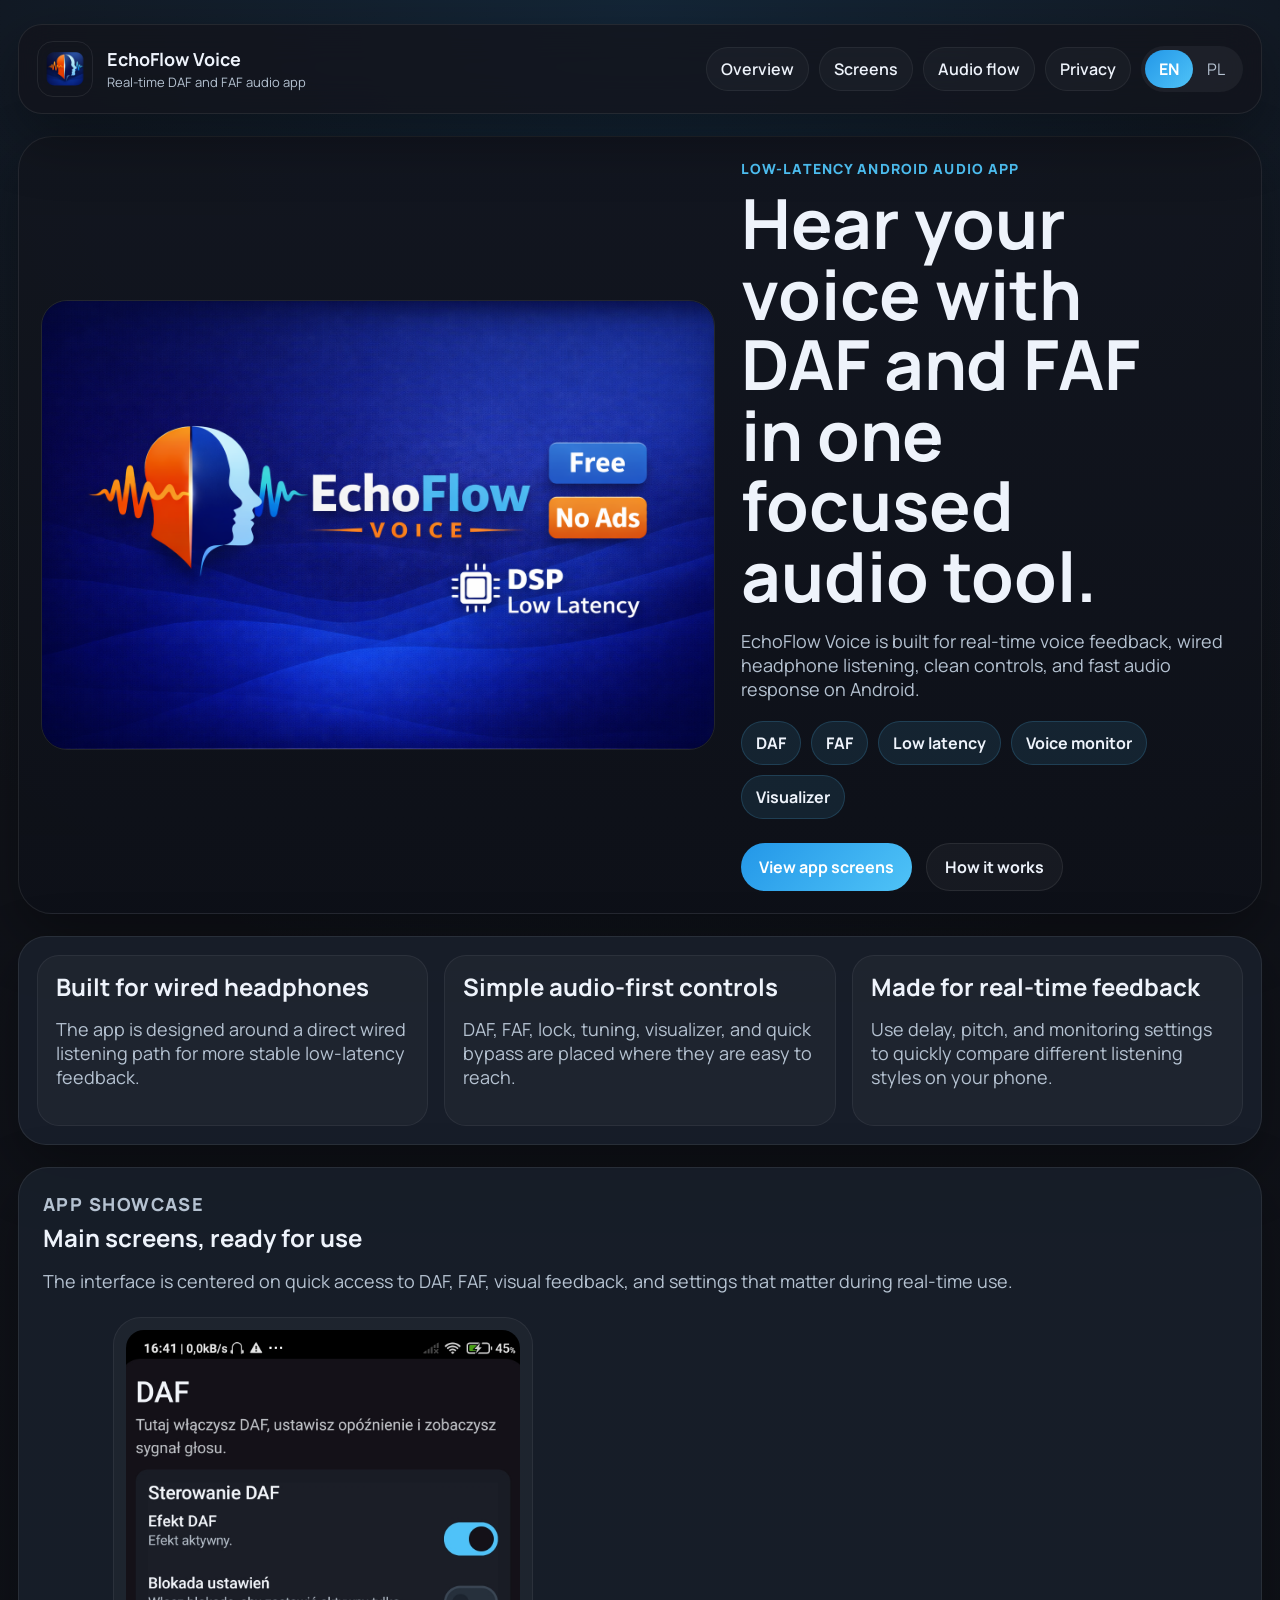
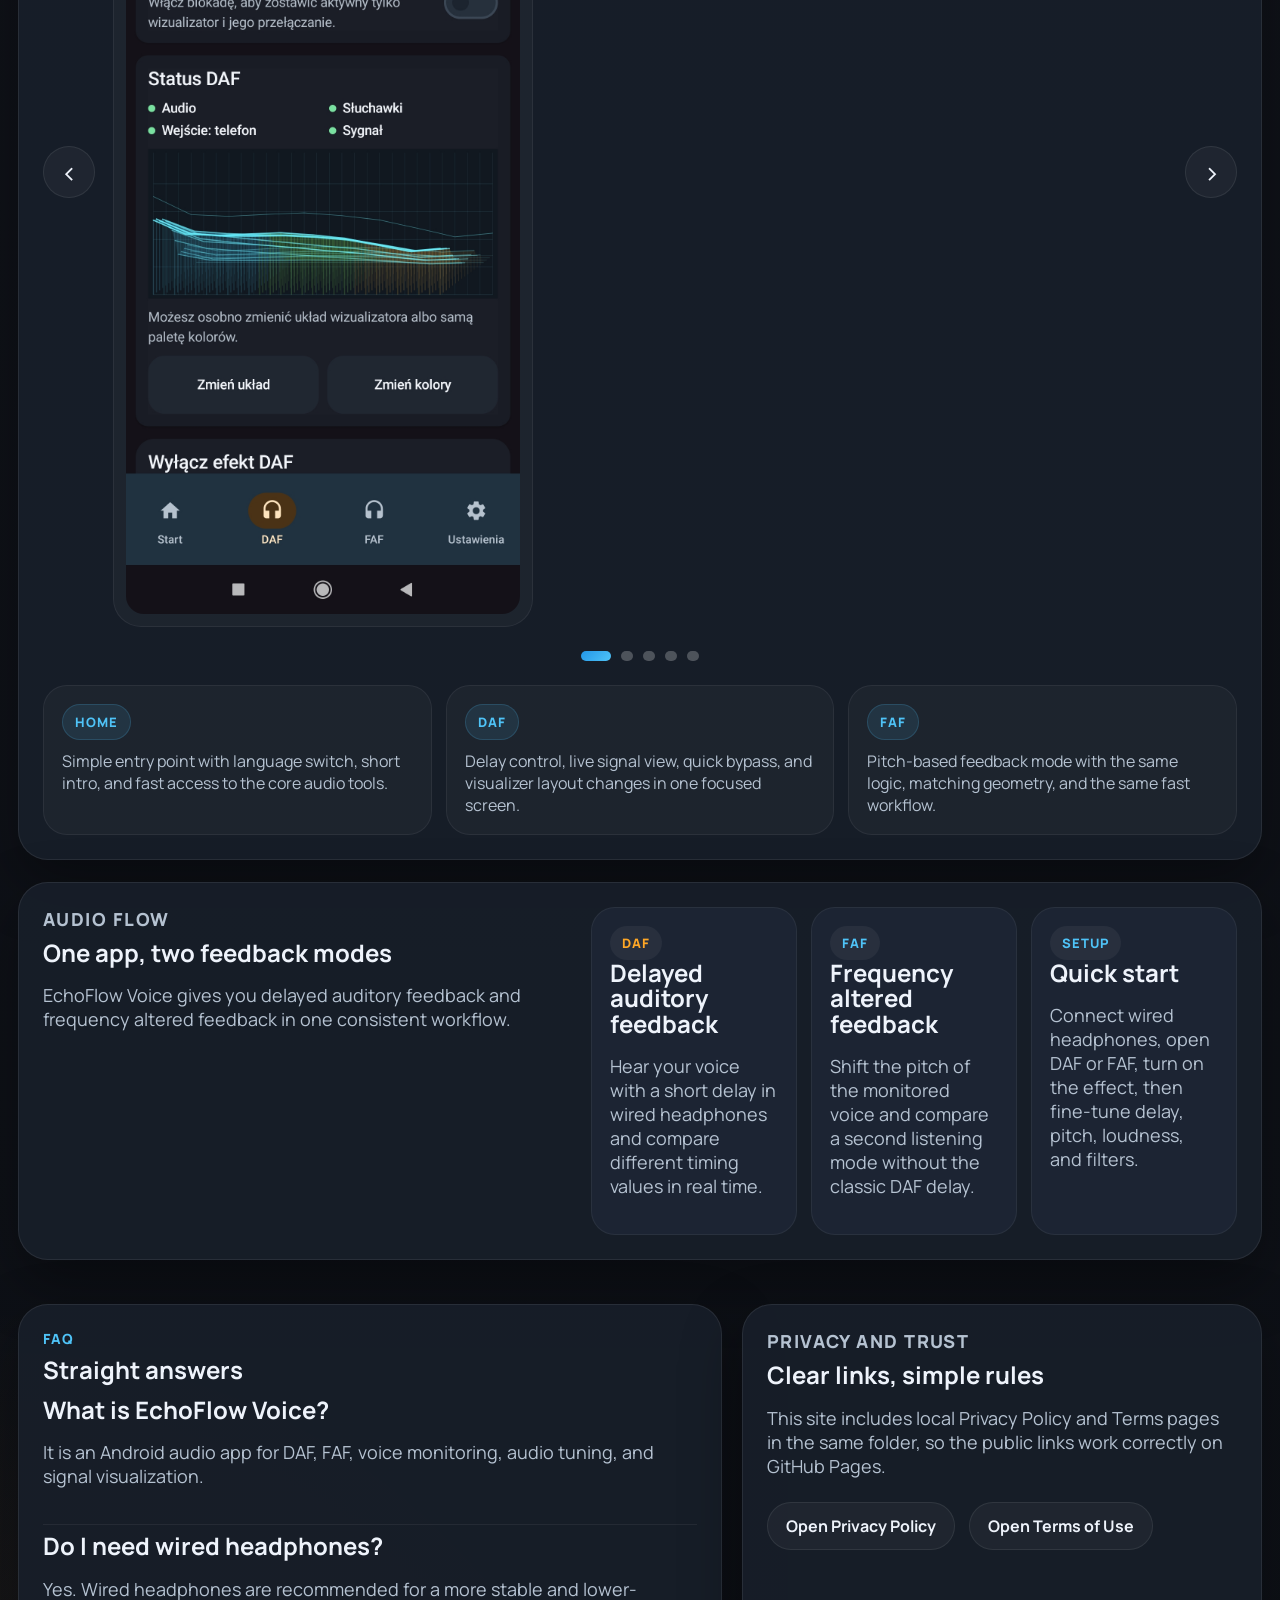
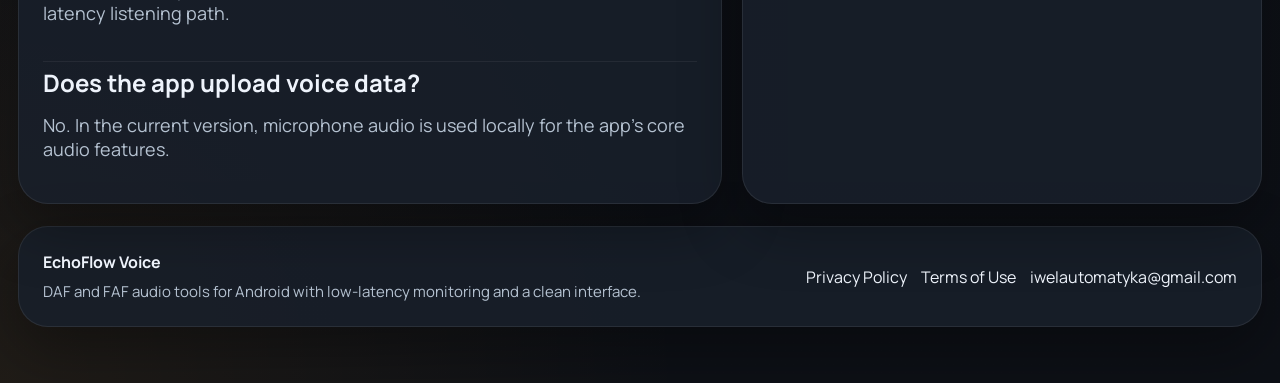
==== commit 40e0539b: "Add files via upload" ====
--- a/index.html
+++ b/index.html
@@ -9,24 +9,20 @@
   <meta name="robots" content="index, follow">
   <meta name="theme-color" content="#141218">
   <link rel="canonical" href="https://iwelautomatyka-beep.github.io/echoflow/">
-
   <meta property="og:type" content="website">
   <meta property="og:title" content="EchoFlow Voice | DAF and FAF Audio App for Android">
   <meta property="og:description" content="Low-latency DAF and FAF audio app for Android with voice monitoring, audio tuning, and signal visualization.">
   <meta property="og:url" content="https://iwelautomatyka-beep.github.io/echoflow/">
   <meta property="og:site_name" content="EchoFlow Voice">
   <meta property="og:image" content="https://iwelautomatyka-beep.github.io/echoflow/hero-banner.png">
-
   <meta name="twitter:card" content="summary_large_image">
   <meta name="twitter:title" content="EchoFlow Voice | DAF and FAF Audio App for Android">
   <meta name="twitter:description" content="Android audio app for DAF, FAF, low-latency monitoring, and audio tuning.">
   <meta name="twitter:image" content="https://iwelautomatyka-beep.github.io/echoflow/hero-banner.png">
-
   <link rel="preconnect" href="https://fonts.googleapis.com">
   <link rel="preconnect" href="https://fonts.gstatic.com" crossorigin>
   <link href="https://fonts.googleapis.com/css2?family=Manrope:wght@400;500;600;700;800&display=swap" rel="stylesheet">
   <link rel="stylesheet" href="./styles.css">
-
   <script type="application/ld+json">
   {
     "@context": "https://schema.org",
@@ -35,15 +31,8 @@
     "applicationCategory": "MultimediaApplication",
     "operatingSystem": "Android",
     "description": "EchoFlow Voice is an Android audio app for DAF and FAF, low-latency voice monitoring, audio tuning, and real-time signal visualization.",
-    "offers": {
-      "@type": "Offer",
-      "price": "0",
-      "priceCurrency": "USD"
-    },
-    "publisher": {
-      "@type": "Person",
-      "name": "Janusz Wierzchowski"
-    }
+    "offers": { "@type": "Offer", "price": "0", "priceCurrency": "USD" },
+    "publisher": { "@type": "Person", "name": "Janusz Wierzchowski" }
   }
   </script>
 </head>
@@ -57,7 +46,6 @@
           <span data-i18n="brandTag">Real-time DAF and FAF audio app</span>
         </div>
       </a>
-
       <nav class="topnav">
         <a href="#overview" data-i18n="navOverview">Overview</a>
         <a href="#screens" data-i18n="navScreens">Screens</a>
@@ -75,12 +63,10 @@
         <div class="hero-media">
           <img src="./hero-banner.png" alt="EchoFlow Voice banner" class="hero-banner">
         </div>
-
         <div class="hero-copy">
           <p class="kicker" data-i18n="kicker">Low-latency Android audio app</p>
           <h1 data-i18n="heroTitle">Hear your voice with DAF and FAF in one focused audio tool.</h1>
           <p class="hero-text" data-i18n="heroText">EchoFlow Voice is built for real-time voice feedback, wired headphone listening, clean controls, and fast audio response on Android.</p>
-
           <div class="hero-pills">
             <span>DAF</span>
             <span>FAF</span>
@@ -88,7 +74,6 @@
             <span data-i18n="pillMonitor">Voice monitor</span>
             <span data-i18n="pillVisual">Visualizer</span>
           </div>
-
           <div class="hero-actions">
             <a class="primary-btn" href="#screens" data-i18n="heroPrimary">View app screens</a>
             <a class="secondary-btn" href="#audio" data-i18n="heroSecondary">How it works</a>
@@ -117,10 +102,9 @@
           <h2 data-i18n="screensTitle">Main screens, ready for use</h2>
           <p data-i18n="screensBody">The interface is centered on quick access to DAF, FAF, visual feedback, and settings that matter during real-time use.</p>
         </div>
-
         <div class="screens-stage">
           <div class="screen-slider" aria-label="App screenshots">
-            <button type="button" class="slider-btn slider-btn-prev" aria-label="Previous screenshot">‹</button>
+            <button type="button" class="slider-btn slider-btn-prev" aria-label="Previous screenshot">&#8249;</button>
             <div class="slider-viewport">
               <figure class="phone-shot slider-slide is-active"><img src="./screen-home.jpg" alt="EchoFlow Voice home screen"></figure>
               <figure class="phone-shot slider-slide"><img src="./screen-daf.jpg" alt="EchoFlow Voice DAF screen"></figure>
@@ -128,7 +112,7 @@
               <figure class="phone-shot slider-slide"><img src="./screen-settings.jpg" alt="EchoFlow Voice settings screen"></figure>
               <figure class="phone-shot slider-slide"><img src="./screen-faf-2.jpg" alt="EchoFlow Voice additional app screen"></figure>
             </div>
-            <button type="button" class="slider-btn slider-btn-next" aria-label="Next screenshot">›</button>
+            <button type="button" class="slider-btn slider-btn-next" aria-label="Next screenshot">&#8250;</button>
           </div>
           <div class="slider-dots" aria-label="Screenshot navigation">
             <button type="button" class="slider-dot is-active" data-slide-to="0" aria-label="Go to screenshot 1"></button>
@@ -160,7 +144,6 @@
           <h2 data-i18n="audioTitle">One app, two feedback modes</h2>
           <p data-i18n="audioLead">EchoFlow Voice gives you delayed auditory feedback and frequency altered feedback in one consistent workflow.</p>
         </div>
-
         <div class="audio-grid">
           <article class="mode-panel mode-daf">
             <span class="mode-tag">DAF</span>
@@ -195,11 +178,10 @@
             </article>
             <article>
               <h3 data-i18n="q3">Does the app upload voice data?</h3>
-              <p data-i18n="a3">No. In the current version, microphone audio is used locally for the app’s core audio features.</p>
+              <p data-i18n="a3">No. In the current version, microphone audio is used locally for the app's core audio features.</p>
             </article>
           </div>
         </section>
-
         <section class="privacy-panel" id="privacy">
           <p class="kicker" data-i18n="privacyKicker">Privacy and trust</p>
           <h2 data-i18n="privacyTitle">Clear links, simple rules</h2>
@@ -224,7 +206,6 @@
       </div>
     </footer>
   </div>
-
   <script src="./site.js"></script>
 </body>
 </html>
--- a/styles.css
+++ b/styles.css
@@ -23,6 +23,7 @@
     radial-gradient(circle at top center, rgba(35, 151, 232, 0.14), transparent 28%),
     radial-gradient(circle at bottom left, rgba(255, 167, 38, 0.08), transparent 18%),
     linear-gradient(180deg, var(--bg) 0%, var(--bg-2) 100%);
+  overflow-x: hidden;
 }
 
 .site-wrap {
@@ -60,6 +61,7 @@
   gap: 14px;
   color: inherit;
   text-decoration: none;
+  min-width: 0;
 }
 
 .brand-logo {
@@ -68,12 +70,14 @@
   border-radius: 16px;
   object-fit: cover;
   border: 1px solid rgba(255,255,255,0.08);
+  flex: 0 0 auto;
 }
 
 .brand-copy {
   display: flex;
   flex-direction: column;
   gap: 2px;
+  min-width: 0;
 }
 
 .brand-copy strong {
@@ -90,6 +94,7 @@
   align-items: center;
   gap: 10px;
   flex-wrap: wrap;
+  justify-content: flex-end;
 }
 
 .topnav a {
@@ -138,17 +143,21 @@
 
 .hero-media {
   position: relative;
+  min-width: 0;
 }
 
 .hero-banner {
   display: block;
   width: 100%;
+  max-height: 720px;
   border-radius: 26px;
   border: 1px solid rgba(255,255,255,0.08);
+  object-fit: cover;
 }
 
 .hero-copy {
   padding-right: 10px;
+  min-width: 0;
 }
 
 .kicker {
@@ -304,15 +313,19 @@
 .slider-viewport {
   position: relative;
   width: 100%;
-  min-height: 740px;
+  max-width: 420px;
+  aspect-ratio: 9 / 19.5;
+  min-height: 0;
   display: flex;
   align-items: center;
   justify-content: center;
+  touch-action: pan-y;
 }
 
 .slider-slide {
   position: absolute;
-  width: min(100%, 360px);
+  inset: 0;
+  width: 100%;
   opacity: 0;
   transform: scale(0.94);
   pointer-events: none;
@@ -481,22 +494,30 @@
   text-decoration: none;
 }
 
-@media (max-width: 1200px) {
+@media (max-width: 1180px) {
   .hero,
+  .overview-band,
   .audio-section,
-  .bottom-grid,
-  .overview-band,
   .audio-grid,
-  .screens-stage {
+  .bottom-grid {
     grid-template-columns: 1fr;
+  }
+
+  .topbar {
+    flex-direction: column;
+    align-items: stretch;
+  }
+
+  .topnav {
+    justify-content: flex-start;
+  }
+
+  .hero-copy {
+    padding-right: 0;
   }
 
   .screen-slider {
     grid-template-columns: 1fr;
-  }
-
-  .slider-viewport {
-    min-height: 660px;
   }
 
   .slider-btn {
@@ -511,6 +532,31 @@
 @media (max-width: 760px) {
   .site-wrap {
     padding-inline: 14px;
+    padding-top: 14px;
+  }
+
+  .topbar {
+    padding: 14px;
+    border-radius: 20px;
+  }
+
+  .brand-logo {
+    width: 48px;
+    height: 48px;
+    border-radius: 14px;
+  }
+
+  .brand-copy strong {
+    font-size: 16px;
+  }
+
+  .brand-copy span {
+    font-size: 12px;
+  }
+
+  .topnav a {
+    padding: 9px 12px;
+    font-size: 14px;
   }
 
   .hero,
@@ -527,7 +573,7 @@
   .audio-copy h2,
   .faq-panel h2,
   .privacy-panel h2 {
-    font-size: 34px;
+    font-size: clamp(30px, 8vw, 40px);
   }
 
   .hero-text,
@@ -540,7 +586,32 @@
     font-size: 16px;
   }
 
+  .hero-actions,
+  .privacy-actions {
+    flex-direction: column;
+  }
+
+  .primary-btn,
+  .secondary-btn {
+    width: 100%;
+  }
+
   .slider-viewport {
-    min-height: 560px;
-  }
-}
+    max-width: min(100%, 340px);
+  }
+
+  .caption-card,
+  .overview-card,
+  .mode-panel {
+    padding: 16px;
+  }
+
+  .footer {
+    align-items: flex-start;
+  }
+
+  .footer-links {
+    flex-direction: column;
+    gap: 10px;
+  }
+}
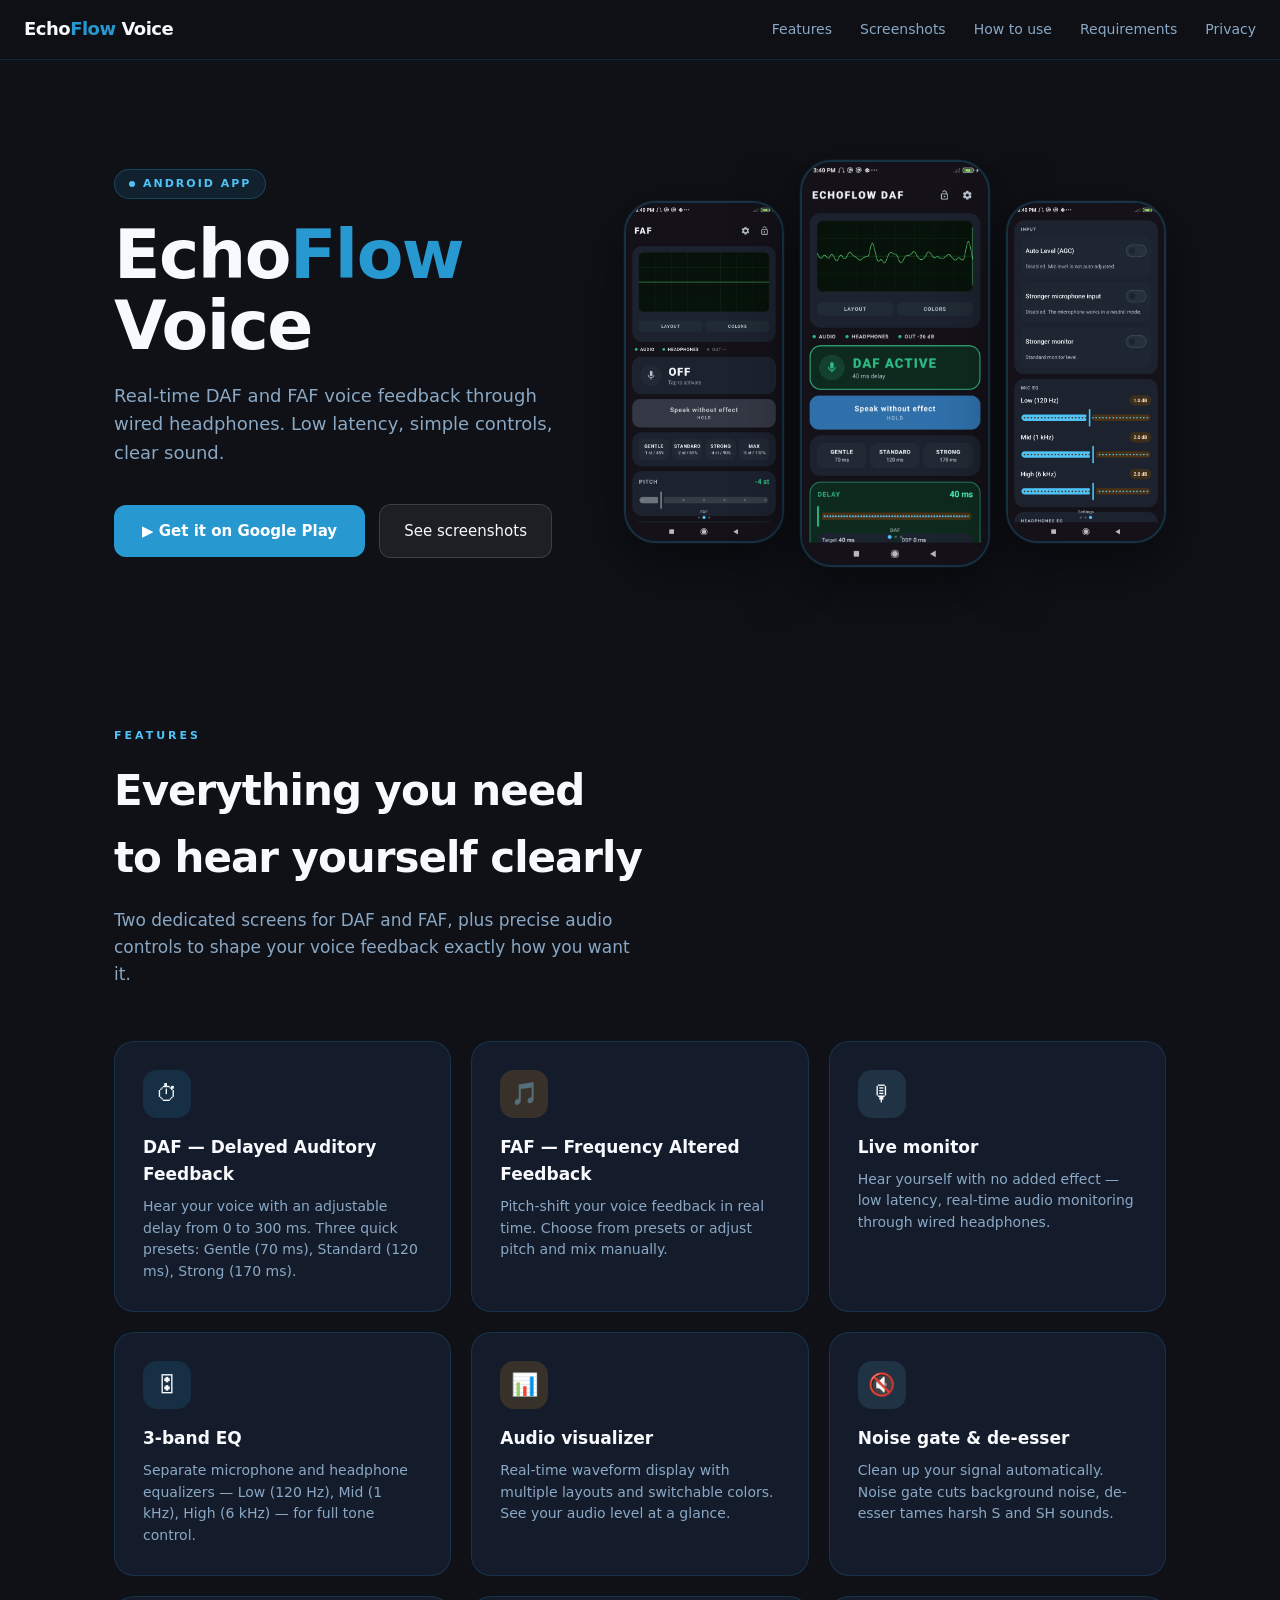
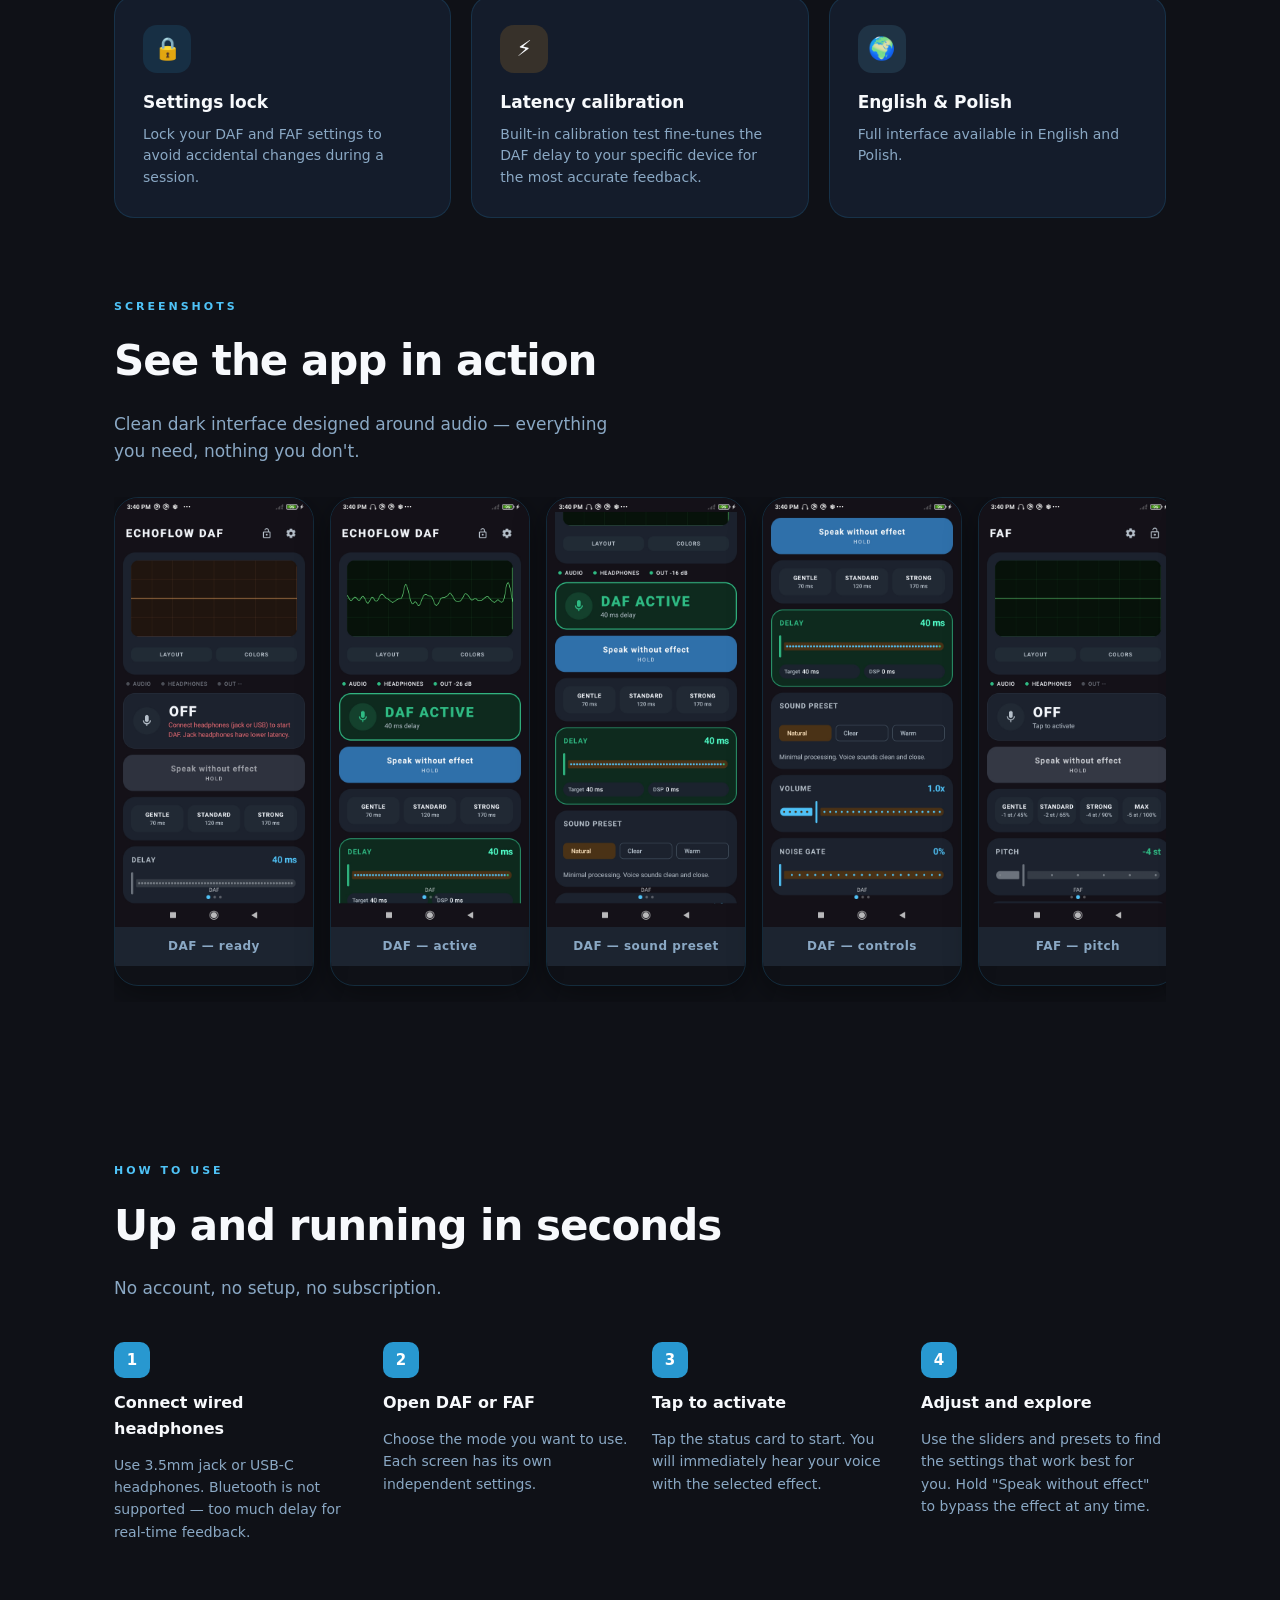
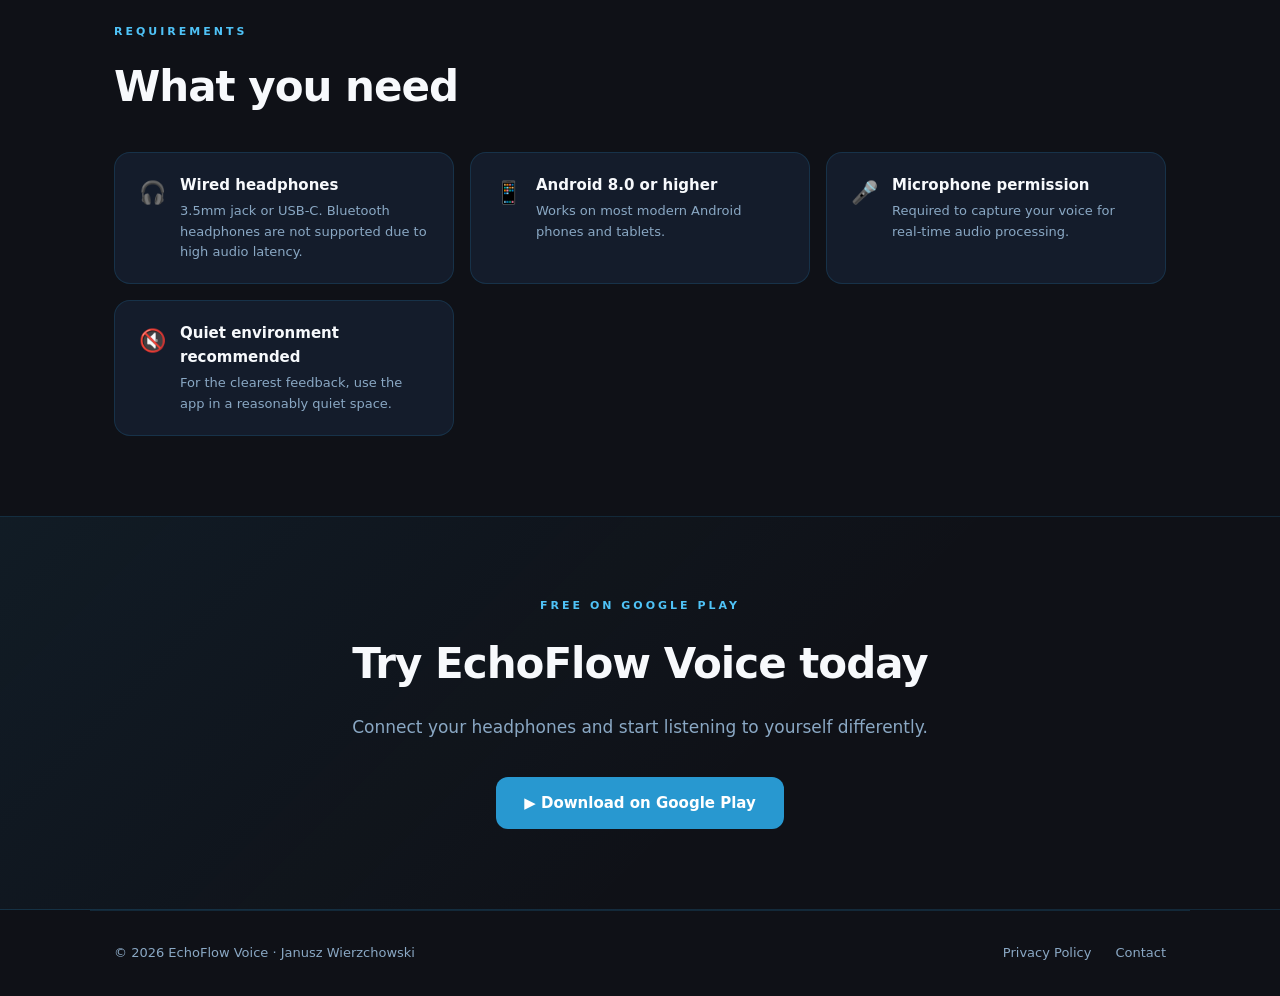
==== commit b17b356b: "Add files via upload" ====
--- a/index.html
+++ b/index.html
@@ -1,211 +1,458 @@
 <!DOCTYPE html>
 <html lang="en">
 <head>
-  <meta charset="UTF-8">
-  <meta name="viewport" content="width=device-width, initial-scale=1.0">
-  <title>EchoFlow Voice | DAF and FAF Audio App for Android</title>
-  <meta name="description" content="EchoFlow Voice is an Android audio app for DAF and FAF, low-latency voice monitoring, microphone control, audio tuning, and real-time signal visualization.">
-  <meta name="keywords" content="EchoFlow Voice, DAF app, FAF app, delayed auditory feedback, frequency altered feedback, voice monitoring, low latency audio, microphone monitor, Android audio app">
-  <meta name="robots" content="index, follow">
-  <meta name="theme-color" content="#141218">
-  <link rel="canonical" href="https://iwelautomatyka-beep.github.io/echoflow/">
-  <meta property="og:type" content="website">
-  <meta property="og:title" content="EchoFlow Voice | DAF and FAF Audio App for Android">
-  <meta property="og:description" content="Low-latency DAF and FAF audio app for Android with voice monitoring, audio tuning, and signal visualization.">
-  <meta property="og:url" content="https://iwelautomatyka-beep.github.io/echoflow/">
-  <meta property="og:site_name" content="EchoFlow Voice">
-  <meta property="og:image" content="https://iwelautomatyka-beep.github.io/echoflow/hero-banner.png">
-  <meta name="twitter:card" content="summary_large_image">
-  <meta name="twitter:title" content="EchoFlow Voice | DAF and FAF Audio App for Android">
-  <meta name="twitter:description" content="Android audio app for DAF, FAF, low-latency monitoring, and audio tuning.">
-  <meta name="twitter:image" content="https://iwelautomatyka-beep.github.io/echoflow/hero-banner.png">
-  <link rel="preconnect" href="https://fonts.googleapis.com">
-  <link rel="preconnect" href="https://fonts.gstatic.com" crossorigin>
-  <link href="https://fonts.googleapis.com/css2?family=Manrope:wght@400;500;600;700;800&display=swap" rel="stylesheet">
-  <link rel="stylesheet" href="./styles.css">
-  <script type="application/ld+json">
-  {
-    "@context": "https://schema.org",
-    "@type": "SoftwareApplication",
-    "name": "EchoFlow Voice",
-    "applicationCategory": "MultimediaApplication",
-    "operatingSystem": "Android",
-    "description": "EchoFlow Voice is an Android audio app for DAF and FAF, low-latency voice monitoring, audio tuning, and real-time signal visualization.",
-    "offers": { "@type": "Offer", "price": "0", "priceCurrency": "USD" },
-    "publisher": { "@type": "Person", "name": "Janusz Wierzchowski" }
-  }
-  </script>
+<meta charset="UTF-8">
+<meta name="viewport" content="width=device-width, initial-scale=1.0">
+<title>EchoFlow Voice — DAF & FAF Voice Feedback App</title>
+<meta name="description" content="Real-time DAF and FAF voice feedback app for Android. Low latency audio, delayed auditory feedback, frequency altered feedback, wired headphones.">
+<style>
+  *, *::before, *::after { box-sizing: border-box; margin: 0; padding: 0; }
+
+  :root {
+    --bg:        #0F1117;
+    --bg2:       #141C2B;
+    --bg3:       #1C2430;
+    --blue:      #2898D0;
+    --blue-lt:   #4FC3F7;
+    --orange:    #FFA726;
+    --mint:      #6ED7FF;
+    --white:     #F7F9FC;
+    --gray:      #8AA8C4;
+    --border:    rgba(40,152,208,0.18);
+  }
+
+  html { scroll-behavior: smooth; }
+
+  body {
+    background: var(--bg);
+    color: var(--white);
+    font-family: 'Segoe UI', system-ui, -apple-system, sans-serif;
+    line-height: 1.6;
+  }
+
+  a { color: var(--blue-lt); text-decoration: none; }
+  a:hover { text-decoration: underline; }
+
+  /* NAV */
+  nav {
+    position: sticky; top: 0; z-index: 100;
+    background: rgba(15,17,23,0.92);
+    backdrop-filter: blur(12px);
+    border-bottom: 1px solid var(--border);
+    padding: 0 24px;
+    display: flex; align-items: center; justify-content: space-between;
+    height: 60px;
+  }
+  .nav-logo { font-size: 18px; font-weight: 700; color: var(--white); letter-spacing: -0.5px; }
+  .nav-logo span { color: var(--blue); }
+  .nav-links { display: flex; gap: 28px; }
+  .nav-links a { color: var(--gray); font-size: 14px; font-weight: 500; }
+  .nav-links a:hover { color: var(--white); text-decoration: none; }
+
+  /* SECTIONS */
+  section { padding: 80px 24px; max-width: 1100px; margin: 0 auto; }
+
+  /* HERO */
+  .hero {
+    max-width: 1100px;
+    margin: 0 auto;
+    padding: 100px 24px 80px;
+    display: flex;
+    align-items: center;
+    gap: 60px;
+  }
+  .hero-text { flex: 1; }
+  .hero-badge {
+    display: inline-flex; align-items: center; gap: 8px;
+    background: rgba(40,152,208,0.12);
+    border: 1px solid rgba(40,152,208,0.3);
+    border-radius: 20px; padding: 5px 14px;
+    font-size: 11px; font-weight: 600; letter-spacing: 2px;
+    color: var(--blue-lt); text-transform: uppercase; margin-bottom: 20px;
+  }
+  .hero-badge-dot { width: 6px; height: 6px; background: var(--blue-lt); border-radius: 50%; }
+  h1 { font-size: clamp(40px, 6vw, 68px); font-weight: 800; line-height: 1.05; letter-spacing: -1.5px; margin-bottom: 20px; }
+  h1 span { color: var(--blue); }
+  .hero-sub { font-size: 18px; color: var(--gray); margin-bottom: 36px; max-width: 460px; line-height: 1.6; }
+  .hero-actions { display: flex; gap: 14px; flex-wrap: wrap; align-items: center; }
+  .btn-primary {
+    display: inline-flex; align-items: center; gap: 10px;
+    background: var(--blue); color: #fff;
+    padding: 14px 28px; border-radius: 12px;
+    font-weight: 700; font-size: 15px;
+    transition: background 0.2s;
+  }
+  .btn-primary:hover { background: var(--blue-lt); text-decoration: none; color: #0F1117; }
+  .btn-secondary {
+    display: inline-flex; align-items: center; gap: 8px;
+    background: rgba(255,255,255,0.06);
+    border: 1px solid rgba(255,255,255,0.14);
+    color: var(--white); padding: 14px 24px; border-radius: 12px;
+    font-weight: 500; font-size: 15px;
+  }
+  .btn-secondary:hover { background: rgba(255,255,255,0.1); text-decoration: none; }
+
+  /* HERO PHONES */
+  .hero-phones {
+    display: flex; gap: 16px; align-items: flex-end;
+    flex-shrink: 0;
+  }
+  .phone-wrap {
+    width: 160px;
+    border-radius: 32px;
+    overflow: hidden;
+    border: 2px solid rgba(40,152,208,0.25);
+    box-shadow: 0 20px 60px rgba(0,0,0,0.5), 0 0 0 1px rgba(255,255,255,0.04);
+  }
+  .phone-wrap img { width: 100%; display: block; }
+  .phone-wrap.main { width: 190px; }
+
+  /* FEATURES */
+  .section-label {
+    font-size: 11px; font-weight: 700; letter-spacing: 3px;
+    text-transform: uppercase; color: var(--blue-lt);
+    margin-bottom: 12px;
+  }
+  h2 { font-size: clamp(28px, 4vw, 42px); font-weight: 800; letter-spacing: -1px; margin-bottom: 16px; }
+  .section-sub { font-size: 17px; color: var(--gray); max-width: 520px; margin-bottom: 52px; }
+
+  .features-grid {
+    display: grid;
+    grid-template-columns: repeat(auto-fill, minmax(280px, 1fr));
+    gap: 20px;
+  }
+  .feature-card {
+    background: var(--bg2);
+    border: 1px solid var(--border);
+    border-radius: 20px;
+    padding: 28px;
+  }
+  .feature-icon {
+    width: 48px; height: 48px; border-radius: 14px;
+    background: rgba(40,152,208,0.15);
+    display: flex; align-items: center; justify-content: center;
+    margin-bottom: 16px; font-size: 22px;
+  }
+  .feature-icon.orange { background: rgba(255,167,38,0.15); }
+  .feature-icon.green  { background: rgba(110,215,255,0.12); }
+  .feature-card h3 { font-size: 17px; font-weight: 700; margin-bottom: 8px; }
+  .feature-card p  { font-size: 14px; color: var(--gray); line-height: 1.55; }
+
+  /* SCREENSHOTS */
+  .screenshots-scroll {
+    display: flex; gap: 16px; overflow-x: auto;
+    padding-bottom: 16px;
+    scrollbar-width: thin;
+    scrollbar-color: var(--border) transparent;
+  }
+  .screenshots-scroll::-webkit-scrollbar { height: 4px; }
+  .screenshots-scroll::-webkit-scrollbar-track { background: transparent; }
+  .screenshots-scroll::-webkit-scrollbar-thumb { background: var(--border); border-radius: 4px; }
+  .screenshot-item {
+    flex-shrink: 0; width: 200px;
+    border-radius: 24px; overflow: hidden;
+    border: 1.5px solid rgba(40,152,208,0.2);
+    box-shadow: 0 8px 32px rgba(0,0,0,0.4);
+  }
+  .screenshot-item img { width: 100%; display: block; }
+  .screenshot-label {
+    background: var(--bg3); padding: 10px 14px;
+    font-size: 12px; font-weight: 600; color: var(--gray);
+    letter-spacing: 0.5px; text-align: center;
+  }
+
+  /* HOW IT WORKS */
+  .how-grid {
+    display: grid; grid-template-columns: repeat(auto-fill, minmax(220px, 1fr));
+    gap: 24px;
+  }
+  .how-step {
+    display: flex; flex-direction: column; gap: 12px;
+  }
+  .step-num {
+    width: 36px; height: 36px; border-radius: 10px;
+    background: var(--blue); color: #fff;
+    display: flex; align-items: center; justify-content: center;
+    font-size: 15px; font-weight: 800;
+  }
+  .how-step h3 { font-size: 16px; font-weight: 700; }
+  .how-step p  { font-size: 14px; color: var(--gray); }
+
+  /* REQUIREMENTS */
+  .req-grid {
+    display: grid; grid-template-columns: repeat(auto-fill, minmax(260px, 1fr));
+    gap: 16px;
+  }
+  .req-card {
+    background: var(--bg2); border: 1px solid var(--border);
+    border-radius: 16px; padding: 20px 24px;
+    display: flex; gap: 14px; align-items: flex-start;
+  }
+  .req-icon { font-size: 22px; flex-shrink: 0; margin-top: 2px; }
+  .req-card h4 { font-size: 15px; font-weight: 700; margin-bottom: 4px; }
+  .req-card p  { font-size: 13px; color: var(--gray); }
+
+  /* DIVIDER */
+  hr { border: none; border-top: 1px solid var(--border); }
+
+  /* CTA */
+  .cta-section {
+    text-align: center; padding: 80px 24px;
+    background: linear-gradient(135deg, rgba(40,152,208,0.08) 0%, transparent 60%);
+    border-top: 1px solid var(--border);
+    border-bottom: 1px solid var(--border);
+  }
+  .cta-section h2 { margin-bottom: 16px; }
+  .cta-section p  { color: var(--gray); margin-bottom: 36px; font-size: 17px; }
+
+  /* FOOTER */
+  footer {
+    padding: 32px 24px;
+    border-top: 1px solid var(--border);
+    display: flex; align-items: center; justify-content: space-between;
+    flex-wrap: wrap; gap: 16px;
+    max-width: 1100px; margin: 0 auto;
+    font-size: 13px; color: var(--gray);
+  }
+  footer a { color: var(--gray); }
+  footer a:hover { color: var(--white); }
+
+  /* RESPONSIVE */
+  @media (max-width: 768px) {
+    .hero { flex-direction: column; padding: 60px 20px 40px; }
+    .hero-phones { justify-content: center; }
+    .phone-wrap { width: 130px; }
+    .phone-wrap.main { width: 155px; }
+    nav .nav-links { display: none; }
+    footer { justify-content: center; text-align: center; }
+  }
+</style>
 </head>
 <body>
-  <div class="site-wrap">
-    <header class="topbar">
-      <a class="brand" href="#top" aria-label="EchoFlow Voice home">
-        <img class="brand-logo" src="./logo.png" alt="EchoFlow Voice logo">
-        <div class="brand-copy">
-          <strong>EchoFlow Voice</strong>
-          <span data-i18n="brandTag">Real-time DAF and FAF audio app</span>
-        </div>
+
+<!-- NAV -->
+<nav>
+  <div class="nav-logo">Echo<span>Flow</span> Voice</div>
+  <div class="nav-links">
+    <a href="#features">Features</a>
+    <a href="#screenshots">Screenshots</a>
+    <a href="#how">How to use</a>
+    <a href="#requirements">Requirements</a>
+    <a href="privacy.html">Privacy</a>
+  </div>
+</nav>
+
+<!-- HERO -->
+<div class="hero">
+  <div class="hero-text">
+    <div class="hero-badge"><div class="hero-badge-dot"></div>Android App</div>
+    <h1>Echo<span>Flow</span><br>Voice</h1>
+    <p class="hero-sub">Real-time DAF and FAF voice feedback through wired headphones. Low latency, simple controls, clear sound.</p>
+    <div class="hero-actions">
+      <a class="btn-primary" href="https://play.google.com/store/apps/details?id=com.iwelautomatyka.echoflowaudio" target="_blank">
+        ▶ Get it on Google Play
       </a>
-      <nav class="topnav">
-        <a href="#overview" data-i18n="navOverview">Overview</a>
-        <a href="#screens" data-i18n="navScreens">Screens</a>
-        <a href="#audio" data-i18n="navAudio">Audio flow</a>
-        <a href="#privacy" data-i18n="navPrivacy">Privacy</a>
-        <div class="lang-switch" aria-label="Language switch">
-          <button type="button" class="lang-btn is-active" data-lang="en">EN</button>
-          <button type="button" class="lang-btn" data-lang="pl">PL</button>
-        </div>
-      </nav>
-    </header>
-
-    <main id="top">
-      <section class="hero">
-        <div class="hero-media">
-          <img src="./hero-banner.png" alt="EchoFlow Voice banner" class="hero-banner">
-        </div>
-        <div class="hero-copy">
-          <p class="kicker" data-i18n="kicker">Low-latency Android audio app</p>
-          <h1 data-i18n="heroTitle">Hear your voice with DAF and FAF in one focused audio tool.</h1>
-          <p class="hero-text" data-i18n="heroText">EchoFlow Voice is built for real-time voice feedback, wired headphone listening, clean controls, and fast audio response on Android.</p>
-          <div class="hero-pills">
-            <span>DAF</span>
-            <span>FAF</span>
-            <span data-i18n="pillLatency">Low latency</span>
-            <span data-i18n="pillMonitor">Voice monitor</span>
-            <span data-i18n="pillVisual">Visualizer</span>
-          </div>
-          <div class="hero-actions">
-            <a class="primary-btn" href="#screens" data-i18n="heroPrimary">View app screens</a>
-            <a class="secondary-btn" href="#audio" data-i18n="heroSecondary">How it works</a>
-          </div>
-        </div>
-      </section>
-
-      <section class="overview-band" id="overview">
-        <article class="overview-card">
-          <h2 data-i18n="o1t">Built for wired headphones</h2>
-          <p data-i18n="o1b">The app is designed around a direct wired listening path for more stable low-latency feedback.</p>
-        </article>
-        <article class="overview-card">
-          <h2 data-i18n="o2t">Simple audio-first controls</h2>
-          <p data-i18n="o2b">DAF, FAF, lock, tuning, visualizer, and quick bypass are placed where they are easy to reach.</p>
-        </article>
-        <article class="overview-card">
-          <h2 data-i18n="o3t">Made for real-time feedback</h2>
-          <p data-i18n="o3b">Use delay, pitch, and monitoring settings to quickly compare different listening styles on your phone.</p>
-        </article>
-      </section>
-
-      <section class="screens-section" id="screens">
-        <div class="section-copy">
-          <p class="kicker" data-i18n="screensKicker">App showcase</p>
-          <h2 data-i18n="screensTitle">Main screens, ready for use</h2>
-          <p data-i18n="screensBody">The interface is centered on quick access to DAF, FAF, visual feedback, and settings that matter during real-time use.</p>
-        </div>
-        <div class="screens-stage">
-          <div class="screen-slider" aria-label="App screenshots">
-            <button type="button" class="slider-btn slider-btn-prev" aria-label="Previous screenshot">&#8249;</button>
-            <div class="slider-viewport">
-              <figure class="phone-shot slider-slide is-active"><img src="./screen-home.jpg" alt="EchoFlow Voice home screen"></figure>
-              <figure class="phone-shot slider-slide"><img src="./screen-daf.jpg" alt="EchoFlow Voice DAF screen"></figure>
-              <figure class="phone-shot slider-slide"><img src="./screen-faf.jpg" alt="EchoFlow Voice FAF screen"></figure>
-              <figure class="phone-shot slider-slide"><img src="./screen-settings.jpg" alt="EchoFlow Voice settings screen"></figure>
-              <figure class="phone-shot slider-slide"><img src="./screen-faf-2.jpg" alt="EchoFlow Voice additional app screen"></figure>
-            </div>
-            <button type="button" class="slider-btn slider-btn-next" aria-label="Next screenshot">&#8250;</button>
-          </div>
-          <div class="slider-dots" aria-label="Screenshot navigation">
-            <button type="button" class="slider-dot is-active" data-slide-to="0" aria-label="Go to screenshot 1"></button>
-            <button type="button" class="slider-dot" data-slide-to="1" aria-label="Go to screenshot 2"></button>
-            <button type="button" class="slider-dot" data-slide-to="2" aria-label="Go to screenshot 3"></button>
-            <button type="button" class="slider-dot" data-slide-to="3" aria-label="Go to screenshot 4"></button>
-            <button type="button" class="slider-dot" data-slide-to="4" aria-label="Go to screenshot 5"></button>
-          </div>
-          <div class="screen-captions">
-            <article class="caption-card">
-              <span class="caption-tag">HOME</span>
-              <p data-i18n="capHome">Simple entry point with language switch, short intro, and fast access to the core audio tools.</p>
-            </article>
-            <article class="caption-card">
-              <span class="caption-tag">DAF</span>
-              <p data-i18n="capDaf">Delay control, live signal view, quick bypass, and visualizer layout changes in one focused screen.</p>
-            </article>
-            <article class="caption-card">
-              <span class="caption-tag">FAF</span>
-              <p data-i18n="capFaf">Pitch-based feedback mode with the same logic, matching geometry, and the same fast workflow.</p>
-            </article>
-          </div>
-        </div>
-      </section>
-
-      <section class="audio-section" id="audio">
-        <div class="audio-copy">
-          <p class="kicker" data-i18n="audioKicker">Audio flow</p>
-          <h2 data-i18n="audioTitle">One app, two feedback modes</h2>
-          <p data-i18n="audioLead">EchoFlow Voice gives you delayed auditory feedback and frequency altered feedback in one consistent workflow.</p>
-        </div>
-        <div class="audio-grid">
-          <article class="mode-panel mode-daf">
-            <span class="mode-tag">DAF</span>
-            <h3 data-i18n="dafTitle">Delayed auditory feedback</h3>
-            <p data-i18n="dafBody">Hear your voice with a short delay in wired headphones and compare different timing values in real time.</p>
-          </article>
-          <article class="mode-panel mode-faf">
-            <span class="mode-tag">FAF</span>
-            <h3 data-i18n="fafTitle">Frequency altered feedback</h3>
-            <p data-i18n="fafBody">Shift the pitch of the monitored voice and compare a second listening mode without the classic DAF delay.</p>
-          </article>
-          <article class="mode-panel mode-setup">
-            <span class="mode-tag" data-i18n="setupTag">SETUP</span>
-            <h3 data-i18n="setupTitle">Quick start</h3>
-            <p data-i18n="setupBody">Connect wired headphones, open DAF or FAF, turn on the effect, then fine-tune delay, pitch, loudness, and filters.</p>
-          </article>
-        </div>
-      </section>
-
-      <section class="bottom-grid">
-        <section class="faq-panel">
-          <p class="kicker" data-i18n="faqKicker">FAQ</p>
-          <h2 data-i18n="faqTitle">Straight answers</h2>
-          <div class="faq-list">
-            <article>
-              <h3 data-i18n="q1">What is EchoFlow Voice?</h3>
-              <p data-i18n="a1">It is an Android audio app for DAF, FAF, voice monitoring, audio tuning, and signal visualization.</p>
-            </article>
-            <article>
-              <h3 data-i18n="q2">Do I need wired headphones?</h3>
-              <p data-i18n="a2">Yes. Wired headphones are recommended for a more stable and lower-latency listening path.</p>
-            </article>
-            <article>
-              <h3 data-i18n="q3">Does the app upload voice data?</h3>
-              <p data-i18n="a3">No. In the current version, microphone audio is used locally for the app's core audio features.</p>
-            </article>
-          </div>
-        </section>
-        <section class="privacy-panel" id="privacy">
-          <p class="kicker" data-i18n="privacyKicker">Privacy and trust</p>
-          <h2 data-i18n="privacyTitle">Clear links, simple rules</h2>
-          <p data-i18n="privacyBody">This site includes local Privacy Policy and Terms pages in the same folder, so the public links work correctly on GitHub Pages.</p>
-          <div class="privacy-actions">
-            <a class="secondary-btn" href="./privacy-policy.html" data-i18n="privacyBtn">Open Privacy Policy</a>
-            <a class="secondary-btn" href="./terms.html" data-i18n="termsBtn">Open Terms of Use</a>
-          </div>
-        </section>
-      </section>
-    </main>
-
-    <footer class="footer">
+      <a class="btn-secondary" href="#screenshots">See screenshots</a>
+    </div>
+  </div>
+  <div class="hero-phones">
+    <div class="phone-wrap" style="margin-bottom: 24px;">
+      <img src="screenshots/s5.jpg" alt="EchoFlow FAF screen">
+    </div>
+    <div class="phone-wrap main">
+      <img src="screenshots/s2.jpg" alt="EchoFlow DAF active">
+    </div>
+    <div class="phone-wrap" style="margin-bottom: 24px;">
+      <img src="screenshots/s7.jpg" alt="EchoFlow Settings">
+    </div>
+  </div>
+</div>
+
+<!-- FEATURES -->
+<section id="features">
+  <div class="section-label">Features</div>
+  <h2>Everything you need<br>to hear yourself clearly</h2>
+  <p class="section-sub">Two dedicated screens for DAF and FAF, plus precise audio controls to shape your voice feedback exactly how you want it.</p>
+
+  <div class="features-grid">
+    <div class="feature-card">
+      <div class="feature-icon">⏱</div>
+      <h3>DAF — Delayed Auditory Feedback</h3>
+      <p>Hear your voice with an adjustable delay from 0 to 300 ms. Three quick presets: Gentle (70 ms), Standard (120 ms), Strong (170 ms).</p>
+    </div>
+    <div class="feature-card">
+      <div class="feature-icon orange">🎵</div>
+      <h3>FAF — Frequency Altered Feedback</h3>
+      <p>Pitch-shift your voice feedback in real time. Choose from presets or adjust pitch and mix manually.</p>
+    </div>
+    <div class="feature-card">
+      <div class="feature-icon green">🎙</div>
+      <h3>Live monitor</h3>
+      <p>Hear yourself with no added effect — low latency, real-time audio monitoring through wired headphones.</p>
+    </div>
+    <div class="feature-card">
+      <div class="feature-icon">🎛</div>
+      <h3>3-band EQ</h3>
+      <p>Separate microphone and headphone equalizers — Low (120 Hz), Mid (1 kHz), High (6 kHz) — for full tone control.</p>
+    </div>
+    <div class="feature-card">
+      <div class="feature-icon orange">📊</div>
+      <h3>Audio visualizer</h3>
+      <p>Real-time waveform display with multiple layouts and switchable colors. See your audio level at a glance.</p>
+    </div>
+    <div class="feature-card">
+      <div class="feature-icon green">🔇</div>
+      <h3>Noise gate & de-esser</h3>
+      <p>Clean up your signal automatically. Noise gate cuts background noise, de-esser tames harsh S and SH sounds.</p>
+    </div>
+    <div class="feature-card">
+      <div class="feature-icon">🔒</div>
+      <h3>Settings lock</h3>
+      <p>Lock your DAF and FAF settings to avoid accidental changes during a session.</p>
+    </div>
+    <div class="feature-card">
+      <div class="feature-icon orange">⚡</div>
+      <h3>Latency calibration</h3>
+      <p>Built-in calibration test fine-tunes the DAF delay to your specific device for the most accurate feedback.</p>
+    </div>
+    <div class="feature-card">
+      <div class="feature-icon green">🌍</div>
+      <h3>English & Polish</h3>
+      <p>Full interface available in English and Polish.</p>
+    </div>
+  </div>
+</section>
+
+<!-- SCREENSHOTS -->
+<section id="screenshots" style="padding-top: 0;">
+  <div class="section-label">Screenshots</div>
+  <h2>See the app in action</h2>
+  <p class="section-sub" style="margin-bottom: 32px;">Clean dark interface designed around audio — everything you need, nothing you don't.</p>
+
+  <div class="screenshots-scroll">
+    <div class="screenshot-item">
+      <img src="screenshots/s1.jpg" alt="DAF screen — off state">
+      <div class="screenshot-label">DAF — ready</div>
+    </div>
+    <div class="screenshot-item">
+      <img src="screenshots/s2.jpg" alt="DAF active with waveform">
+      <div class="screenshot-label">DAF — active</div>
+    </div>
+    <div class="screenshot-item">
+      <img src="screenshots/s3.jpg" alt="DAF with sound presets">
+      <div class="screenshot-label">DAF — sound preset</div>
+    </div>
+    <div class="screenshot-item">
+      <img src="screenshots/s4.jpg" alt="DAF delay and volume controls">
+      <div class="screenshot-label">DAF — controls</div>
+    </div>
+    <div class="screenshot-item">
+      <img src="screenshots/s5.jpg" alt="FAF screen">
+      <div class="screenshot-label">FAF — pitch</div>
+    </div>
+    <div class="screenshot-item">
+      <img src="screenshots/s6.jpg" alt="FAF controls">
+      <div class="screenshot-label">FAF — controls</div>
+    </div>
+    <div class="screenshot-item">
+      <img src="screenshots/s7.jpg" alt="Settings — Input and EQ">
+      <div class="screenshot-label">Settings — EQ</div>
+    </div>
+    <div class="screenshot-item">
+      <img src="screenshots/s8.jpg" alt="Settings — Headphones EQ">
+      <div class="screenshot-label">Settings — Headphones EQ</div>
+    </div>
+    <div class="screenshot-item">
+      <img src="screenshots/s9.jpg" alt="Settings — Latency calibration">
+      <div class="screenshot-label">Settings — Latency</div>
+    </div>
+  </div>
+</section>
+
+<!-- HOW TO USE -->
+<section id="how">
+  <div class="section-label">How to use</div>
+  <h2>Up and running in seconds</h2>
+  <p class="section-sub" style="margin-bottom: 40px;">No account, no setup, no subscription.</p>
+  <div class="how-grid">
+    <div class="how-step">
+      <div class="step-num">1</div>
+      <h3>Connect wired headphones</h3>
+      <p>Use 3.5mm jack or USB-C headphones. Bluetooth is not supported — too much delay for real-time feedback.</p>
+    </div>
+    <div class="how-step">
+      <div class="step-num">2</div>
+      <h3>Open DAF or FAF</h3>
+      <p>Choose the mode you want to use. Each screen has its own independent settings.</p>
+    </div>
+    <div class="how-step">
+      <div class="step-num">3</div>
+      <h3>Tap to activate</h3>
+      <p>Tap the status card to start. You will immediately hear your voice with the selected effect.</p>
+    </div>
+    <div class="how-step">
+      <div class="step-num">4</div>
+      <h3>Adjust and explore</h3>
+      <p>Use the sliders and presets to find the settings that work best for you. Hold "Speak without effect" to bypass the effect at any time.</p>
+    </div>
+  </div>
+</section>
+
+<!-- REQUIREMENTS -->
+<section id="requirements" style="padding-top: 0;">
+  <div class="section-label">Requirements</div>
+  <h2>What you need</h2>
+  <p class="section-sub" style="margin-bottom: 32px;"></p>
+  <div class="req-grid">
+    <div class="req-card">
+      <div class="req-icon">🎧</div>
       <div>
-        <strong>EchoFlow Voice</strong>
-        <p data-i18n="footerBody">DAF and FAF audio tools for Android with low-latency monitoring and a clean interface.</p>
+        <h4>Wired headphones</h4>
+        <p>3.5mm jack or USB-C. Bluetooth headphones are not supported due to high audio latency.</p>
       </div>
-      <div class="footer-links">
-        <a href="./privacy-policy.html">Privacy Policy</a>
-        <a href="./terms.html">Terms of Use</a>
-        <a href="mailto:iwelautomatyka@gmail.com">iwelautomatyka@gmail.com</a>
+    </div>
+    <div class="req-card">
+      <div class="req-icon">📱</div>
+      <div>
+        <h4>Android 8.0 or higher</h4>
+        <p>Works on most modern Android phones and tablets.</p>
       </div>
-    </footer>
-  </div>
-  <script src="./site.js"></script>
+    </div>
+    <div class="req-card">
+      <div class="req-icon">🎤</div>
+      <div>
+        <h4>Microphone permission</h4>
+        <p>Required to capture your voice for real-time audio processing.</p>
+      </div>
+    </div>
+    <div class="req-card">
+      <div class="req-icon">🔇</div>
+      <div>
+        <h4>Quiet environment recommended</h4>
+        <p>For the clearest feedback, use the app in a reasonably quiet space.</p>
+      </div>
+    </div>
+  </div>
+</section>
+
+<!-- CTA -->
+<div class="cta-section">
+  <div class="section-label" style="margin-bottom: 16px;">Free on Google Play</div>
+  <h2>Try EchoFlow Voice today</h2>
+  <p>Connect your headphones and start listening to yourself differently.</p>
+  <a class="btn-primary" href="https://play.google.com/store/apps/details?id=com.iwelautomatyka.echoflowaudio" target="_blank" style="display: inline-flex;">
+    ▶ Download on Google Play
+  </a>
+</div>
+
+<!-- FOOTER -->
+<footer>
+  <div>© 2026 EchoFlow Voice · Janusz Wierzchowski</div>
+  <div style="display: flex; gap: 24px;">
+    <a href="privacy.html">Privacy Policy</a>
+    <a href="mailto:iwelautomatyka@gmail.com">Contact</a>
+  </div>
+</footer>
+
 </body>
 </html>
